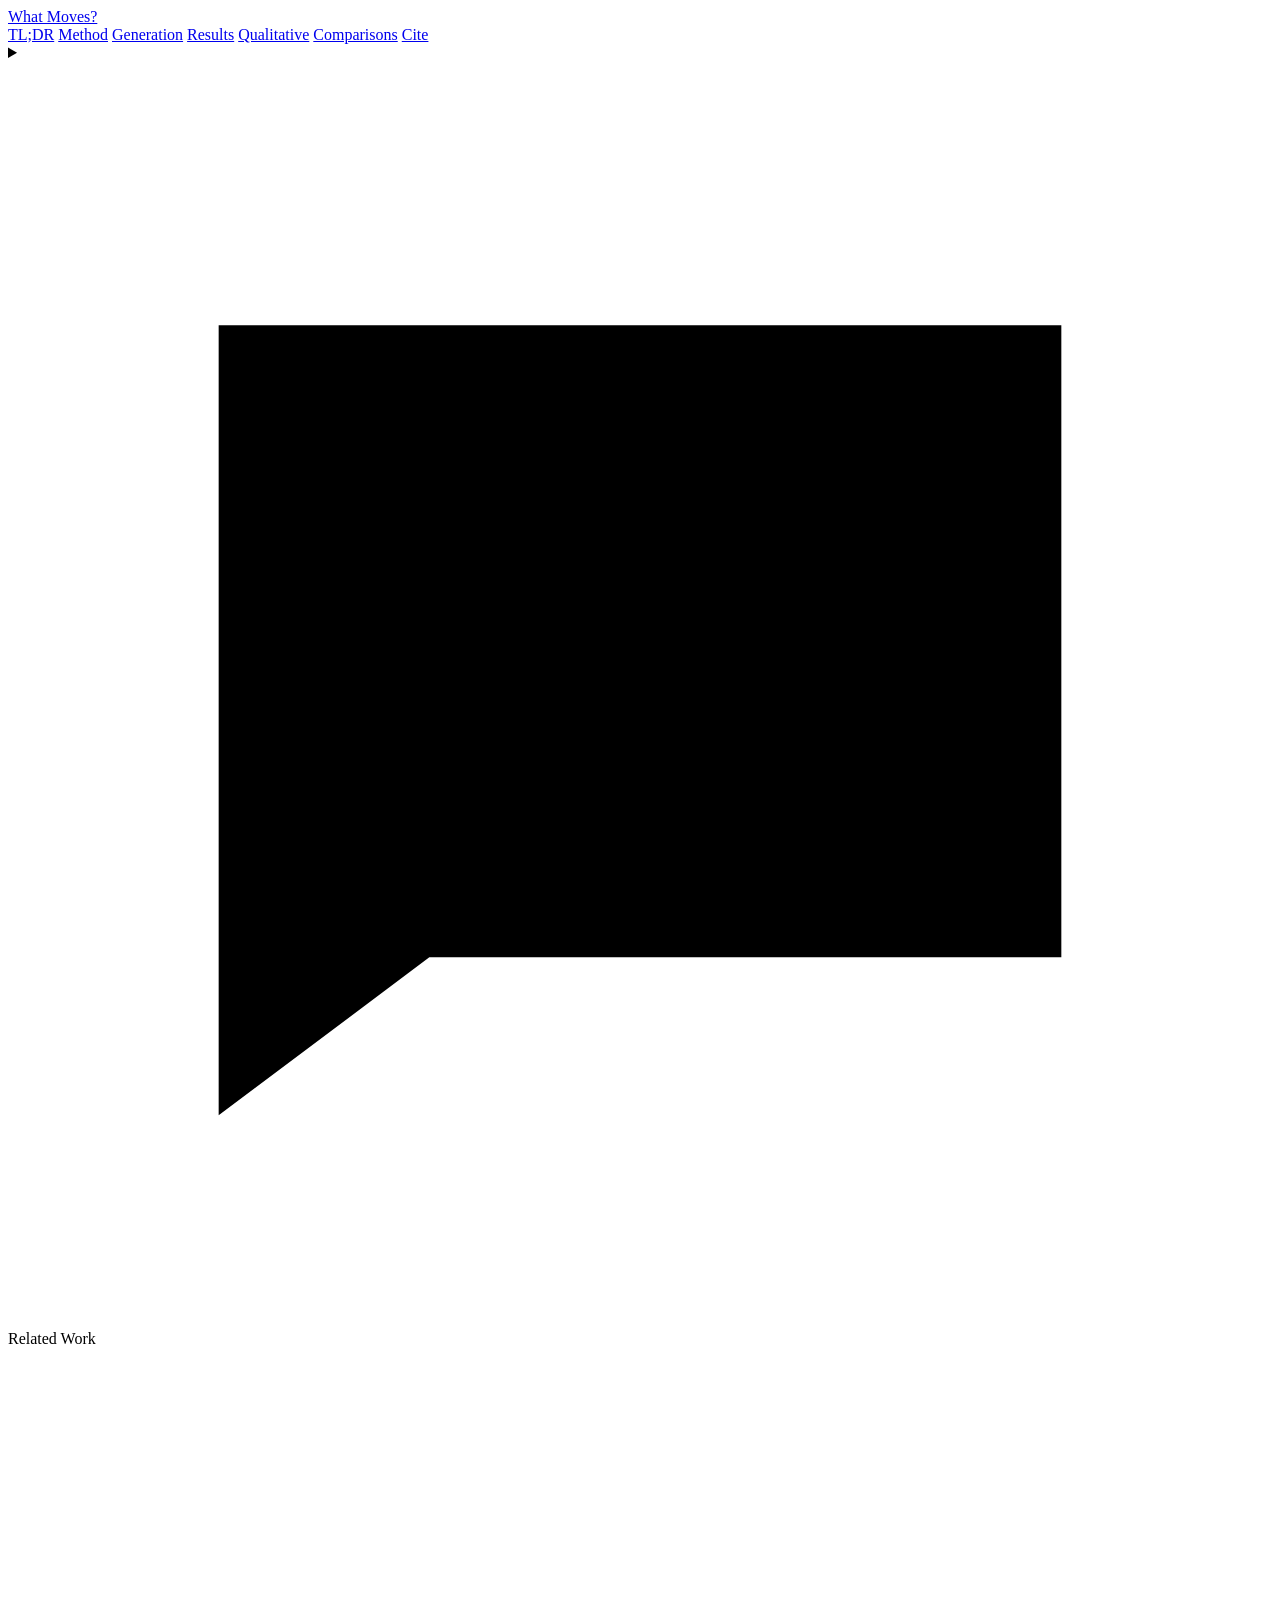
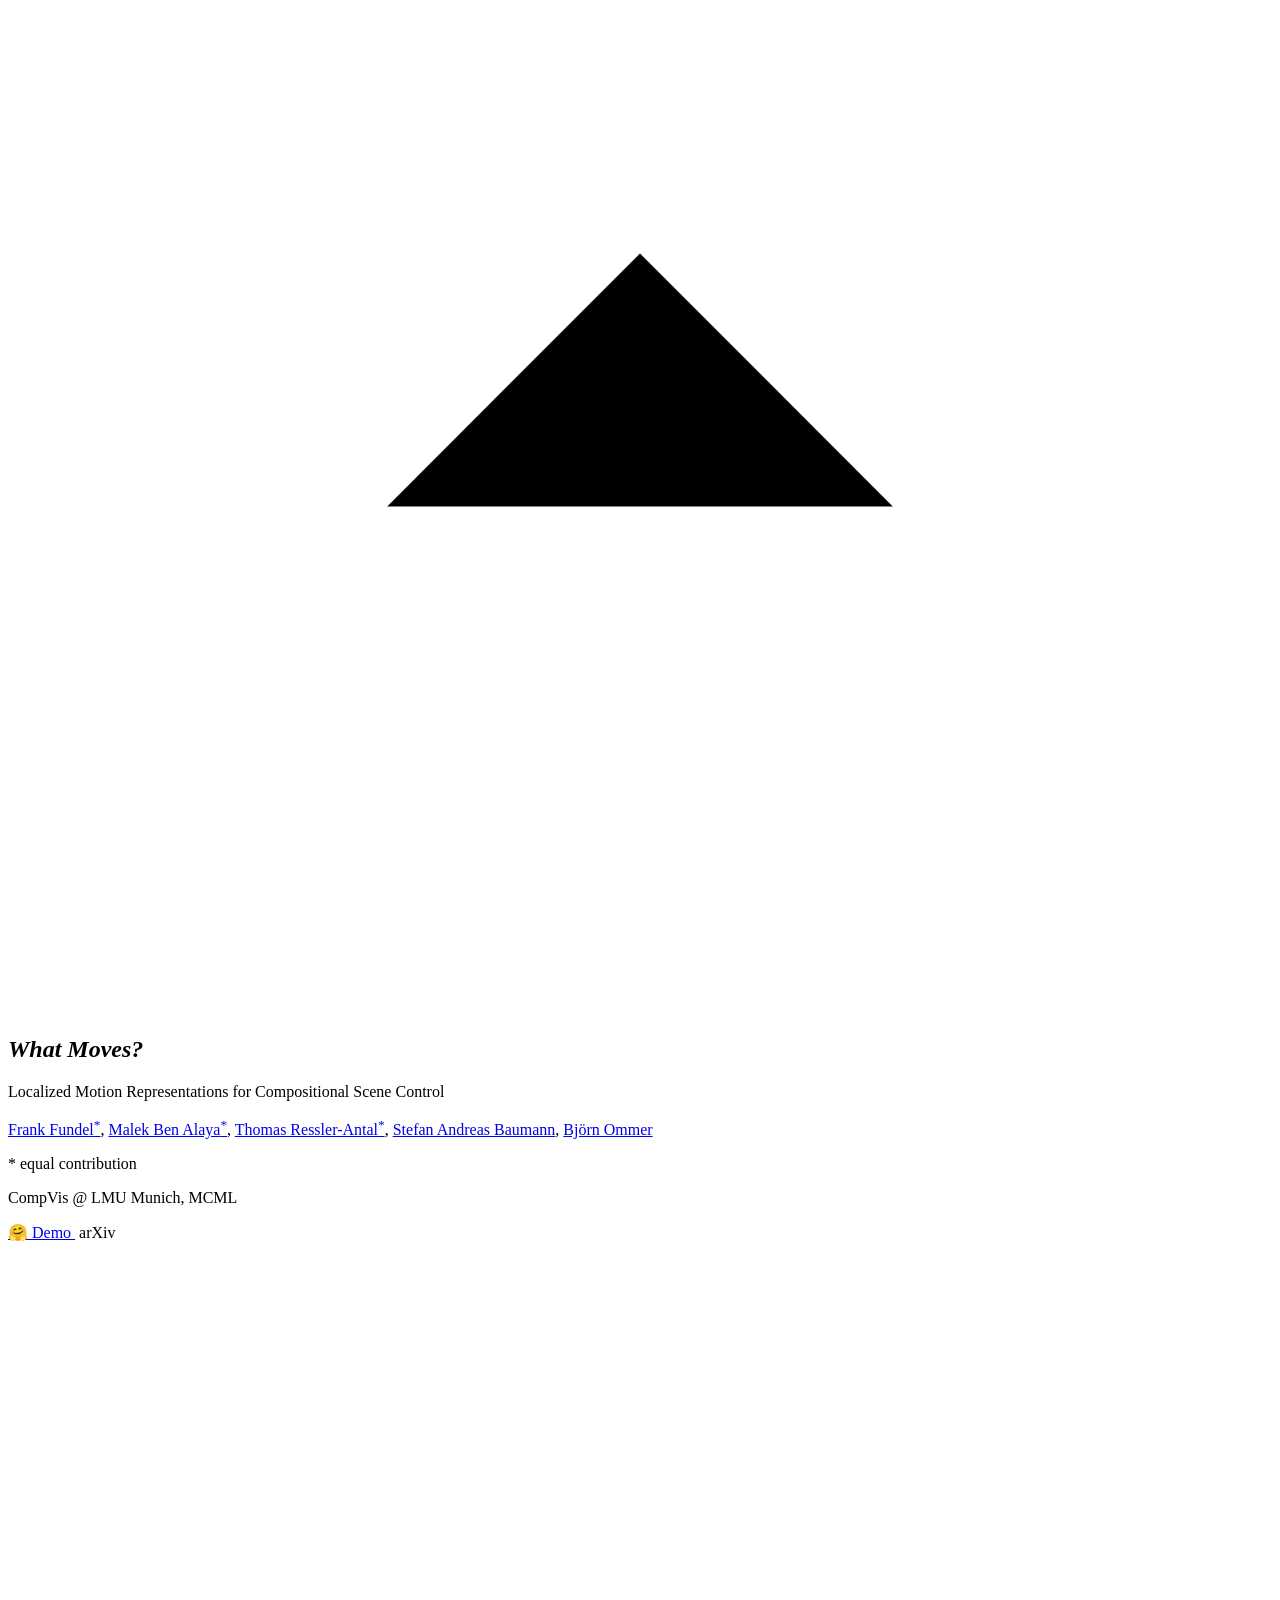
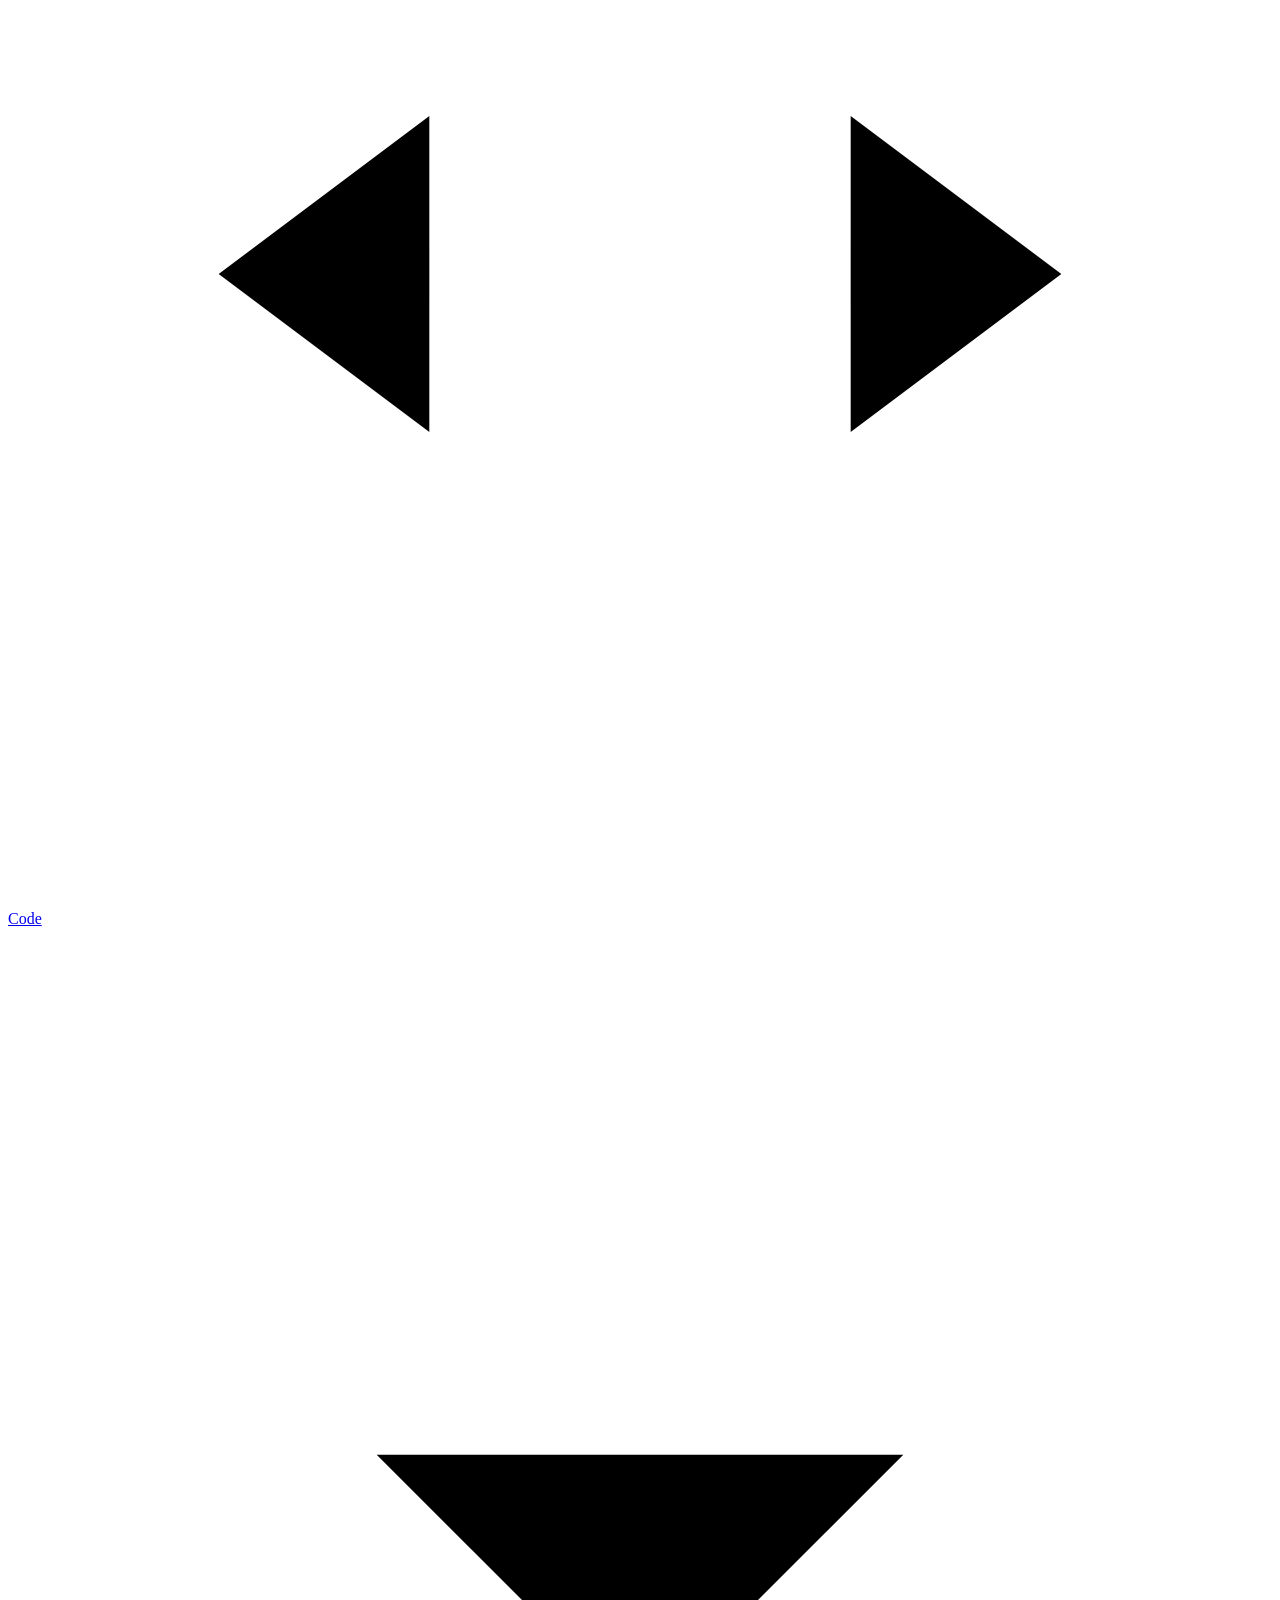
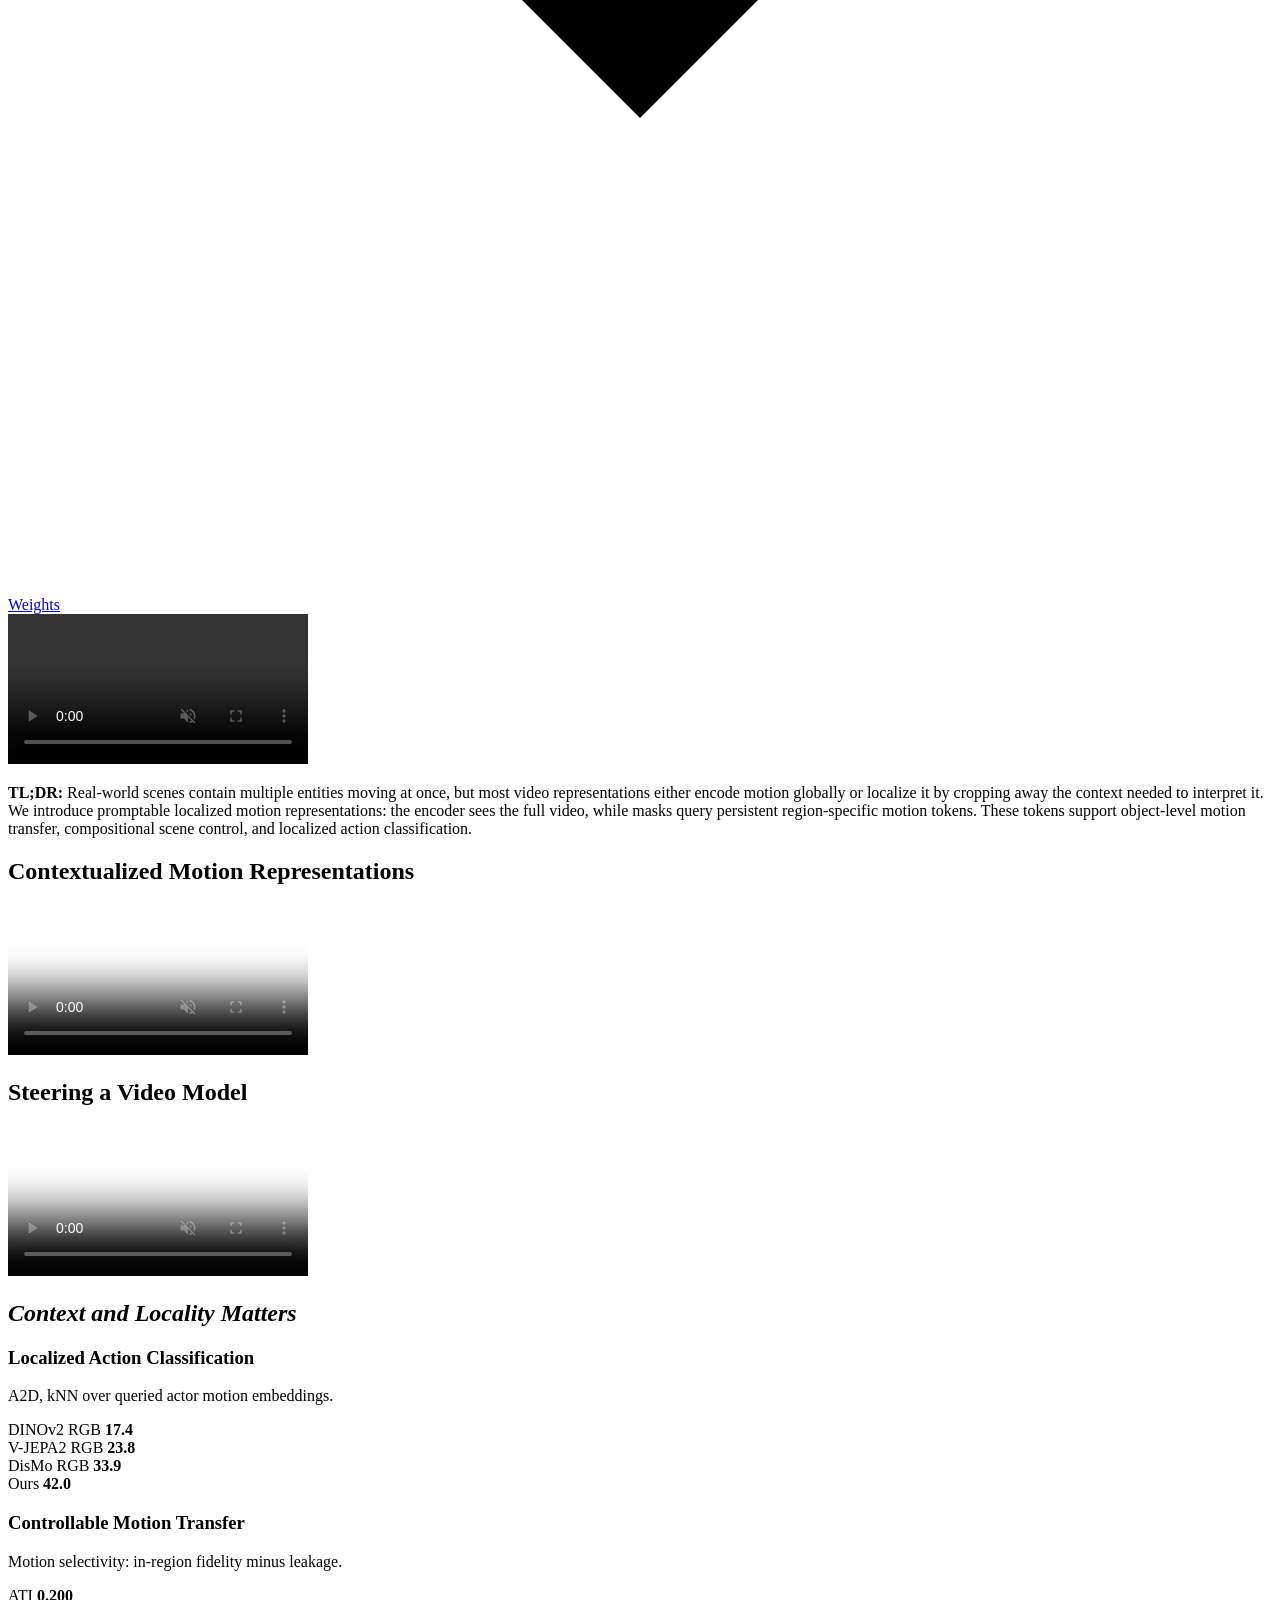
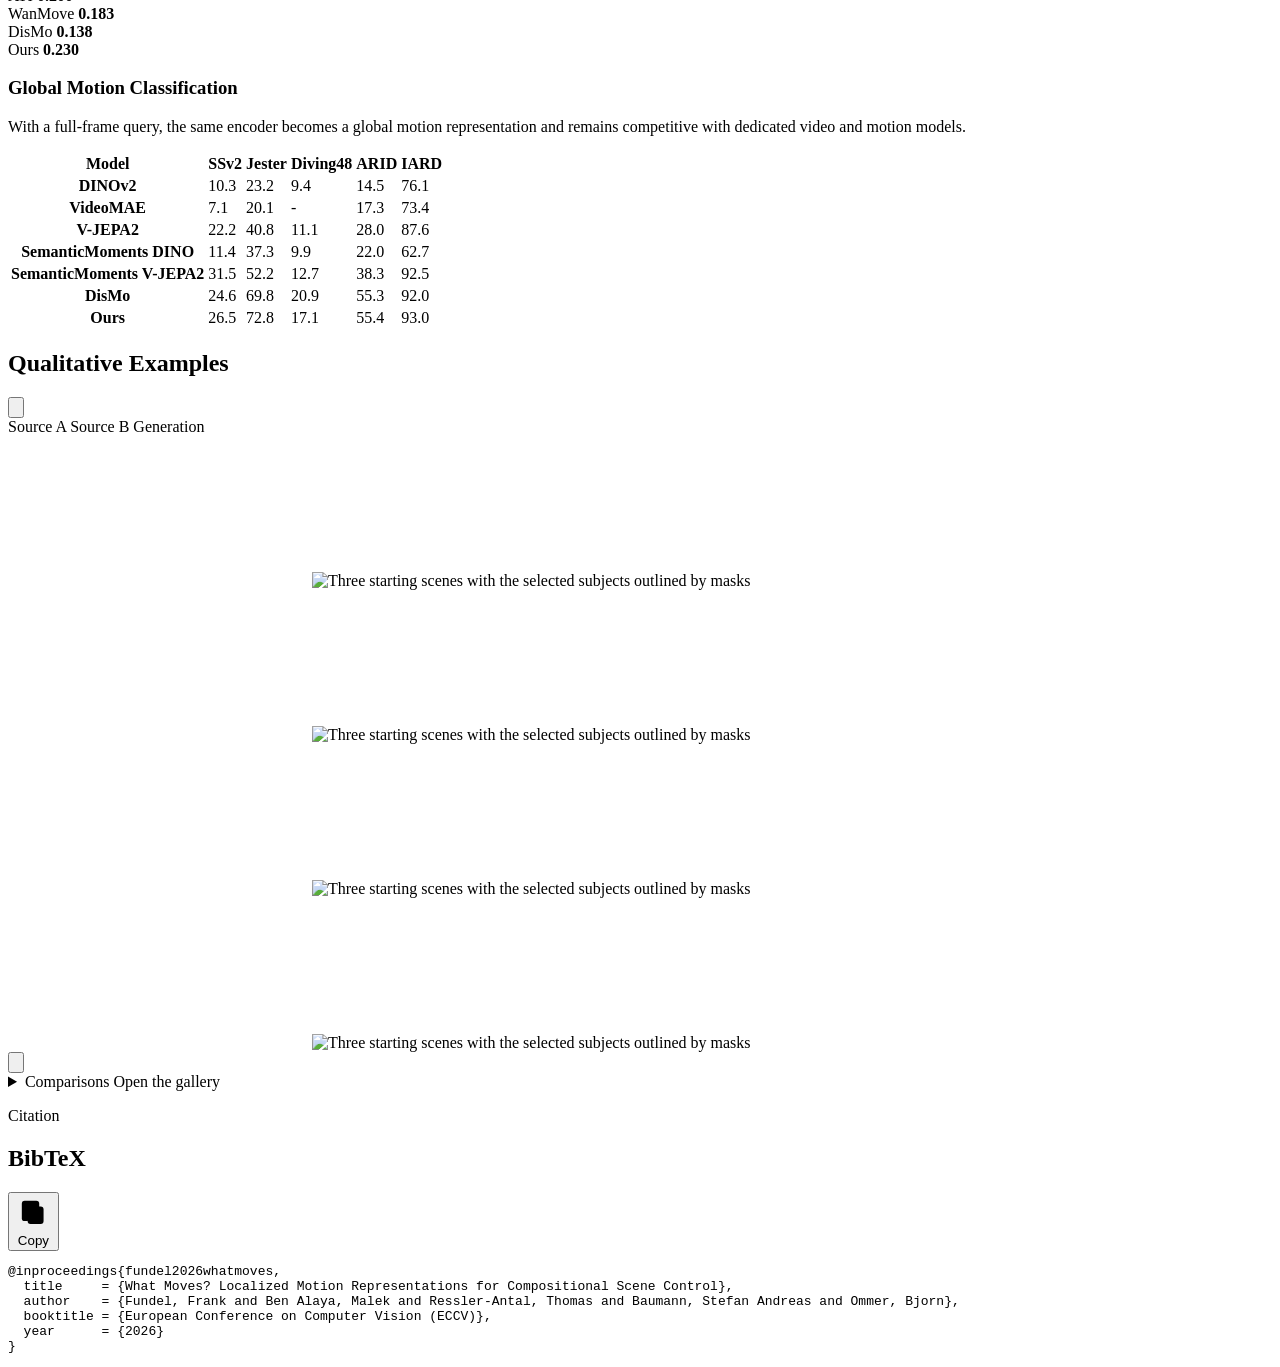
==== docs/index.html @ 2eaf21fb "Add Gradio-backed interactive app" ====
<!doctype html>
<html lang="en">
  <head>
    <meta charset="utf-8" />
    <meta name="viewport" content="width=device-width, initial-scale=1" />
    <meta
      name="description"
      content="Project page for What Moves? Localized Motion Representations for Compositional Scene Control."
    />
    <title>What Moves?</title>
    <link rel="icon" href="favicon.svg" type="image/svg+xml" />
    <link rel="stylesheet" href="styles.css" />
  </head>
  <body>
    <header class="site-header">
      <div class="header-inner">
        <a class="brand" href="#top" aria-label="What Moves home">
          <span>What Moves?</span>
        </a>
        <nav class="nav-links" aria-label="Section navigation">
          <a href="#tldr">TL;DR</a>
          <a href="#method">Method</a>
          <a href="#generation">Generation</a>
          <a href="#results">Results</a>
          <a href="#qualitative">Qualitative</a>
          <a href="#comparisons">Comparisons</a>
          <a href="#cite">Cite</a>
        </nav>
      </div>
    </header>

    <details class="related-work-flyout">
      <summary>
        <svg class="related-work-icon" viewBox="0 0 24 24" aria-hidden="true">
          <path d="M4 5h16v12H8l-4 3z" />
          <path d="M8 9h8M8 13h5" />
        </svg>
        <span>Related Work</span>
        <svg class="related-work-chevron" viewBox="0 0 20 20" aria-hidden="true">
          <path d="m6 12 4-4 4 4" />
        </svg>
      </summary>

      <div class="related-work-panel">
        <section>
          <p class="related-work-label">From the Authors</p>
          <a
            href="https://github.com/CompVis/DisMo/tree/main/dismo"
            target="_blank"
            rel="noopener noreferrer"
          >
            <span class="related-work-title-row">
              <span class="related-work-name">DisMo</span>
              <span class="related-work-venue">NeurIPS 2025</span>
            </span>
            <span class="related-work-summary">
              Semantic motion representations disentangled from static content
              for open-world motion transfer.
            </span>
          </a>
        </section>

        <section>
          <p class="related-work-label">Related Work</p>
          <a
            href="https://arxiv.org/abs/2602.02259"
            target="_blank"
            rel="noopener noreferrer"
          >
            <span class="related-work-title-row">
              <span class="related-work-name">Segment to Focus</span>
              <span class="related-work-venue">arXiv 2026</span>
            </span>
            <span class="related-work-summary">
              Mask-guided latent action learning focuses reconstruction on
              agent motion instead of visual distractors.
            </span>
          </a>
          <a
            href="https://lhchen.top/Motion4Motion/"
            target="_blank"
            rel="noopener noreferrer"
          >
            <span class="related-work-title-row">
              <span class="related-work-name">Motion4Motion</span>
              <span class="related-work-venue">SIGGRAPH 2026</span>
            </span>
            <span class="related-work-summary">
              Training-free, skeleton-free motion transfer across subjects
              using dense motion flow.
            </span>
          </a>
        </section>
      </div>
    </details>

    <main id="top" class="fresh-page">
      <section class="hero band split-hero">
        <div class="hero-layout">
          <div class="hero-copy">
            <h1><em>What Moves?</em></h1>
            <p class="subtitle">
              Localized Motion Representations for Compositional Scene Control
            </p>
            <p class="authors">
              <a
                href="https://ffundel.de/"
                target="_blank"
                rel="noopener noreferrer"
                >Frank Fundel<sup>*</sup></a
              ><span class="author-punctuation">,</span>
              <a
                href="https://www.linkedin.com/in/malek-ben-alaya/"
                target="_blank"
                rel="noopener noreferrer"
                >Malek Ben Alaya<sup>*</sup></a
              ><span class="author-punctuation">,</span>
              <a
                href="https://www.linkedin.com/in/thomas-ressler-494758133/"
                target="_blank"
                rel="noopener noreferrer"
                >Thomas Ressler-Antal<sup>*</sup></a
              ><span class="author-punctuation">,</span>
              <a
                href="https://stefan-baumann.eu/"
                target="_blank"
                rel="noopener noreferrer"
                >Stefan Andreas Baumann</a
              ><span class="author-punctuation">,</span>
              <a
                href="https://ommer-lab.com/ommer/"
                target="_blank"
                rel="noopener noreferrer"
                >Björn Ommer</a
              >
            </p>
            <p class="venue"><span>* equal contribution</span></p>
            <p class="affiliation">CompVis @ LMU Munich, MCML</p>
            <div class="actions" aria-label="Project links">
              <a
                class="demo-action"
                href="https://huggingface.co/spaces/FrankFundel/WhatMoves"
                target="_blank"
                rel="noopener noreferrer"
                aria-label="Try the WhatMoves demo on Hugging Face"
              >
                <span class="huggingface-icon" aria-hidden="true">🤗</span>
                Demo
              </a>
              <span class="project-action" title="Public arXiv link coming soon">
                <img
                  class="arxiv-icon"
                  src="arxiv.webp"
                  alt=""
                  aria-hidden="true"
                />
                arXiv
              </span>
              <a
                href="https://github.com/CompVis/WhatMoves"
                target="_blank"
                rel="noopener noreferrer"
                aria-label="Project code"
              >
                <svg class="icon" viewBox="0 0 24 24" aria-hidden="true">
                  <path d="m8 9-4 3 4 3" />
                  <path d="m16 9 4 3-4 3" />
                  <path d="m14 5-4 14" />
                </svg>
                Code
              </a>
              <a
                href="https://huggingface.co/CompVis/WhatMoves"
                target="_blank"
                rel="noopener noreferrer"
                aria-label="WhatMoves model weights on Hugging Face"
              >
                <svg class="icon" viewBox="0 0 24 24" aria-hidden="true">
                  <path d="M12 3v12" />
                  <path d="m7 10 5 5 5-5" />
                  <path d="M5 21h14" />
                </svg>
                Weights
              </a>
            </div>
          </div>

          <div class="hero-media">
            <div class="explainer-video teaser-video">
              <video
                src="videos/intro.mp4"
                controls
                autoplay
                loop
                muted
                playsinline
                preload="auto"
              ></video>
            </div>
          </div>
        </div>
      </section>

      <section id="tldr" class="band abstract-band">
        <p class="tldr">
          <strong>TL;DR:</strong> Real-world scenes contain multiple entities
          moving at once, but most video representations either encode motion
          globally or localize it by cropping away the context needed to
          interpret it. We introduce promptable localized motion
          representations: the encoder sees the full video, while masks query
          persistent region-specific motion tokens. These tokens support
          object-level motion transfer, compositional scene control, and
          localized action classification.
        </p>
      </section>

      <section id="method" class="band explainer-band">
        <div class="section-heading">
          <h2>Contextualized Motion Representations</h2>
        </div>
        <div class="explainer-video method-video">
          <video
            src="videos/method.mp4"
            poster="posters/method.jpg"
            controls
            autoplay
            loop
            muted
            playsinline
            preload="metadata"
          ></video>
        </div>
      </section>

      <section id="generation" class="band explainer-band">
        <div class="section-heading">
          <h2>Steering a Video Model</h2>
        </div>
        <div class="explainer-video conditioning-video">
          <video
            src="videos/video_cond.mp4"
            poster="posters/video_cond.jpg"
            controls
            autoplay
            loop
            muted
            playsinline
            preload="metadata"
          ></video>
        </div>
      </section>

      <section id="results" class="band results-band fresh-results">
        <div class="section-heading">
          <h2><em>Context and Locality Matters</em></h2>
        </div>

        <div class="result-grid">
          <article class="result-card">
            <h3>Localized Action Classification</h3>
            <p>A2D, kNN over queried actor motion embeddings.</p>
            <div class="bar-chart">
              <div class="bar-row">
                <span>DINOv2 RGB</span>
                <i style="--pct: 41.4%"></i>
                <b>17.4</b>
              </div>
              <div class="bar-row">
                <span>V-JEPA2 RGB</span>
                <i style="--pct: 56.7%"></i>
                <b>23.8</b>
              </div>
              <div class="bar-row">
                <span>DisMo RGB</span>
                <i style="--pct: 80.7%"></i>
                <b>33.9</b>
              </div>
              <div class="bar-row highlight">
                <span>Ours</span>
                <i style="--pct: 100%"></i>
                <b>42.0</b>
              </div>
            </div>
          </article>

          <article class="result-card">
            <h3>Controllable Motion Transfer</h3>
            <p>Motion selectivity: in-region fidelity minus leakage.</p>
            <div class="bar-chart">
              <div class="bar-row">
                <span>ATI</span>
                <i style="--pct: 86.9%"></i>
                <b>0.200</b>
              </div>
              <div class="bar-row">
                <span>WanMove</span>
                <i style="--pct: 79.4%"></i>
                <b>0.183</b>
              </div>
              <div class="bar-row">
                <span>DisMo</span>
                <i style="--pct: 59.8%"></i>
                <b>0.138</b>
              </div>
              <div class="bar-row highlight">
                <span>Ours</span>
                <i style="--pct: 100%"></i>
                <b>0.230</b>
              </div>
            </div>
          </article>
        </div>

        <article class="result-card global-card">
          <h3>Global Motion Classification</h3>
          <p>
            With a full-frame query, the same encoder becomes a global motion
            representation and remains competitive with dedicated video and
            motion models.
          </p>
          <div class="table-wrap">
            <table class="global-table">
              <thead>
                <tr>
                  <th>Model</th>
                  <th>SSv2</th>
                  <th>Jester</th>
                  <th>Diving48</th>
                  <th>ARID</th>
                  <th>IARD</th>
                </tr>
              </thead>
              <tbody>
                <tr>
                  <th>DINOv2</th>
                  <td>10.3</td>
                  <td>23.2</td>
                  <td>9.4</td>
                  <td>14.5</td>
                  <td>76.1</td>
                </tr>
                <tr>
                  <th>VideoMAE</th>
                  <td>7.1</td>
                  <td>20.1</td>
                  <td>-</td>
                  <td>17.3</td>
                  <td>73.4</td>
                </tr>
                <tr>
                  <th>V-JEPA2</th>
                  <td>22.2</td>
                  <td>40.8</td>
                  <td>11.1</td>
                  <td>28.0</td>
                  <td>87.6</td>
                </tr>
                <tr>
                  <th>SemanticMoments DINO</th>
                  <td>11.4</td>
                  <td>37.3</td>
                  <td>9.9</td>
                  <td>22.0</td>
                  <td>62.7</td>
                </tr>
                <tr>
                  <th>SemanticMoments V-JEPA2</th>
                  <td class="best">31.5</td>
                  <td>52.2</td>
                  <td>12.7</td>
                  <td>38.3</td>
                  <td class="second">92.5</td>
                </tr>
                <tr>
                  <th>DisMo</th>
                  <td>24.6</td>
                  <td class="second">69.8</td>
                  <td class="best">20.9</td>
                  <td class="second">55.3</td>
                  <td>92.0</td>
                </tr>
                <tr class="ours-row">
                  <th>Ours</th>
                  <td class="second">26.5</td>
                  <td class="best">72.8</td>
                  <td class="second">17.1</td>
                  <td class="best">55.4</td>
                  <td class="best">93.0</td>
                </tr>
              </tbody>
            </table>
          </div>
        </article>
      </section>

      <section id="qualitative" class="band qualitative-band">
        <div class="section-heading">
          <h2>Qualitative Examples</h2>
        </div>

        <div class="qualitative-carousel" aria-live="polite">
          <button
            class="carousel-button qualitative-button prev"
            type="button"
            data-qualitative-action="prev"
            aria-label="Previous qualitative example"
          >
            <svg class="icon" viewBox="0 0 24 24" aria-hidden="true">
              <path d="m15 18-6-6 6-6" />
            </svg>
          </button>

          <div class="qualitative-track">
            <div class="qualitative-column-labels">
              <span>Source A</span>
              <span>Source B</span>
              <span>Generation</span>
            </div>
            <article class="qualitative-card is-active" tabindex="0">
            <div class="qualitative-media">
              <video
                src="assets/qualitative/01-wan-motion-transfer.mp4"
                loop
                muted
                playsinline
                preload="auto"
                aria-label="Qualitative motion transfer example one"
              ></video>
              <img
                class="qualitative-poster"
                src="assets/qualitative/01-masks.png"
                alt="Three starting scenes with the selected subjects outlined by masks"
              />
            </div>
          </article>

          <article class="qualitative-card" tabindex="0">
            <div class="qualitative-media">
              <video
                src="assets/qualitative/02-wan-motion-transfer.mp4"
                loop
                muted
                playsinline
                preload="auto"
                aria-label="Qualitative motion transfer example two"
              ></video>
              <img
                class="qualitative-poster"
                src="assets/qualitative/02-masks.png"
                alt="Three starting scenes with the selected subjects outlined by masks"
              />
            </div>
          </article>

          <article class="qualitative-card" tabindex="0">
            <div class="qualitative-media">
              <video
                src="assets/qualitative/03-wan-motion-transfer.mp4"
                loop
                muted
                playsinline
                preload="auto"
                aria-label="Qualitative motion transfer example three"
              ></video>
              <img
                class="qualitative-poster"
                src="assets/qualitative/03-masks.png"
                alt="Three starting scenes with the selected subjects outlined by masks"
              />
            </div>
          </article>

          <article class="qualitative-card" tabindex="0">
            <div class="qualitative-media">
              <video
                src="assets/qualitative/04-wan-motion-transfer.mp4"
                loop
                muted
                playsinline
                preload="auto"
                aria-label="Qualitative motion transfer example four"
              ></video>
              <img
                class="qualitative-poster"
                src="assets/qualitative/04-masks.png"
                alt="Three starting scenes with the selected subjects outlined by masks"
              />
            </div>
          </article>
          </div>

          <button
            class="carousel-button qualitative-button next"
            type="button"
            data-qualitative-action="next"
            aria-label="Next qualitative example"
          >
            <svg class="icon" viewBox="0 0 24 24" aria-hidden="true">
              <path d="m9 18 6-6-6-6" />
            </svg>
          </button>
        </div>
        <div
          class="carousel-dots qualitative-dots"
          aria-label="Qualitative example selector"
        ></div>
      </section>

      <details id="comparisons" class="band videos-band comparisons-band">
        <summary class="comparisons-summary">
          <span class="summary-title">Comparisons</span>
          <span class="summary-hint">Open the gallery</span>
        </summary>

        <div class="comparisons-content">
          <div class="video-controls" aria-label="Video gallery controls">
            <button
              class="gallery-tab is-active"
              type="button"
              data-gallery="transfer"
            >
              Transfer
            </button>
            <button class="gallery-tab" type="button" data-gallery="composite">
              Composite
            </button>
          </div>

          <div class="carousel" aria-live="polite">
            <button
              class="carousel-button prev"
              type="button"
              data-action="prev"
              aria-label="Previous example"
            >
              <svg class="icon" viewBox="0 0 24 24" aria-hidden="true">
                <path d="m15 18-6-6 6-6" />
              </svg>
            </button>
            <div class="carousel-display">
              <aside
                class="model-labels"
                id="model-labels"
                aria-label="Compared models"
              ></aside>
              <article
                class="video-card carousel-card"
                id="carousel-card"
              ></article>
            </div>
            <button
              class="carousel-button next"
              type="button"
              data-action="next"
              aria-label="Next example"
            >
              <svg class="icon" viewBox="0 0 24 24" aria-hidden="true">
                <path d="m9 18 6-6-6-6" />
              </svg>
            </button>
          </div>
          <div
            class="carousel-dots"
            id="carousel-dots"
            aria-label="Example selector"
          ></div>
        </div>
      </details>

      <section id="cite" class="band cite-band">
        <div class="citation-heading">
          <div class="section-heading">
            <p class="eyebrow">Citation</p>
            <h2>BibTeX</h2>
          </div>
          <button class="copy-bibtex" type="button" aria-label="Copy BibTeX">
            <svg class="icon" viewBox="0 0 24 24" aria-hidden="true">
              <rect x="8" y="8" width="11" height="12" rx="2" />
              <path d="M16 8V6a2 2 0 0 0-2-2H6a2 2 0 0 0-2 2v10a2 2 0 0 0 2 2h2" />
            </svg>
            <span>Copy</span>
          </button>
        </div>
        <div class="citation-block">
          <pre><code>@inproceedings{fundel2026whatmoves,
  title     = {What Moves? Localized Motion Representations for Compositional Scene Control},
  author    = {Fundel, Frank and Ben Alaya, Malek and Ressler-Antal, Thomas and Baumann, Stefan Andreas and Ommer, Bjorn},
  booktitle = {European Conference on Computer Vision (ECCV)},
  year      = {2026}
}</code></pre>
        </div>
      </section>
    </main>

    <script src="script.js"></script>
  </body>
</html>
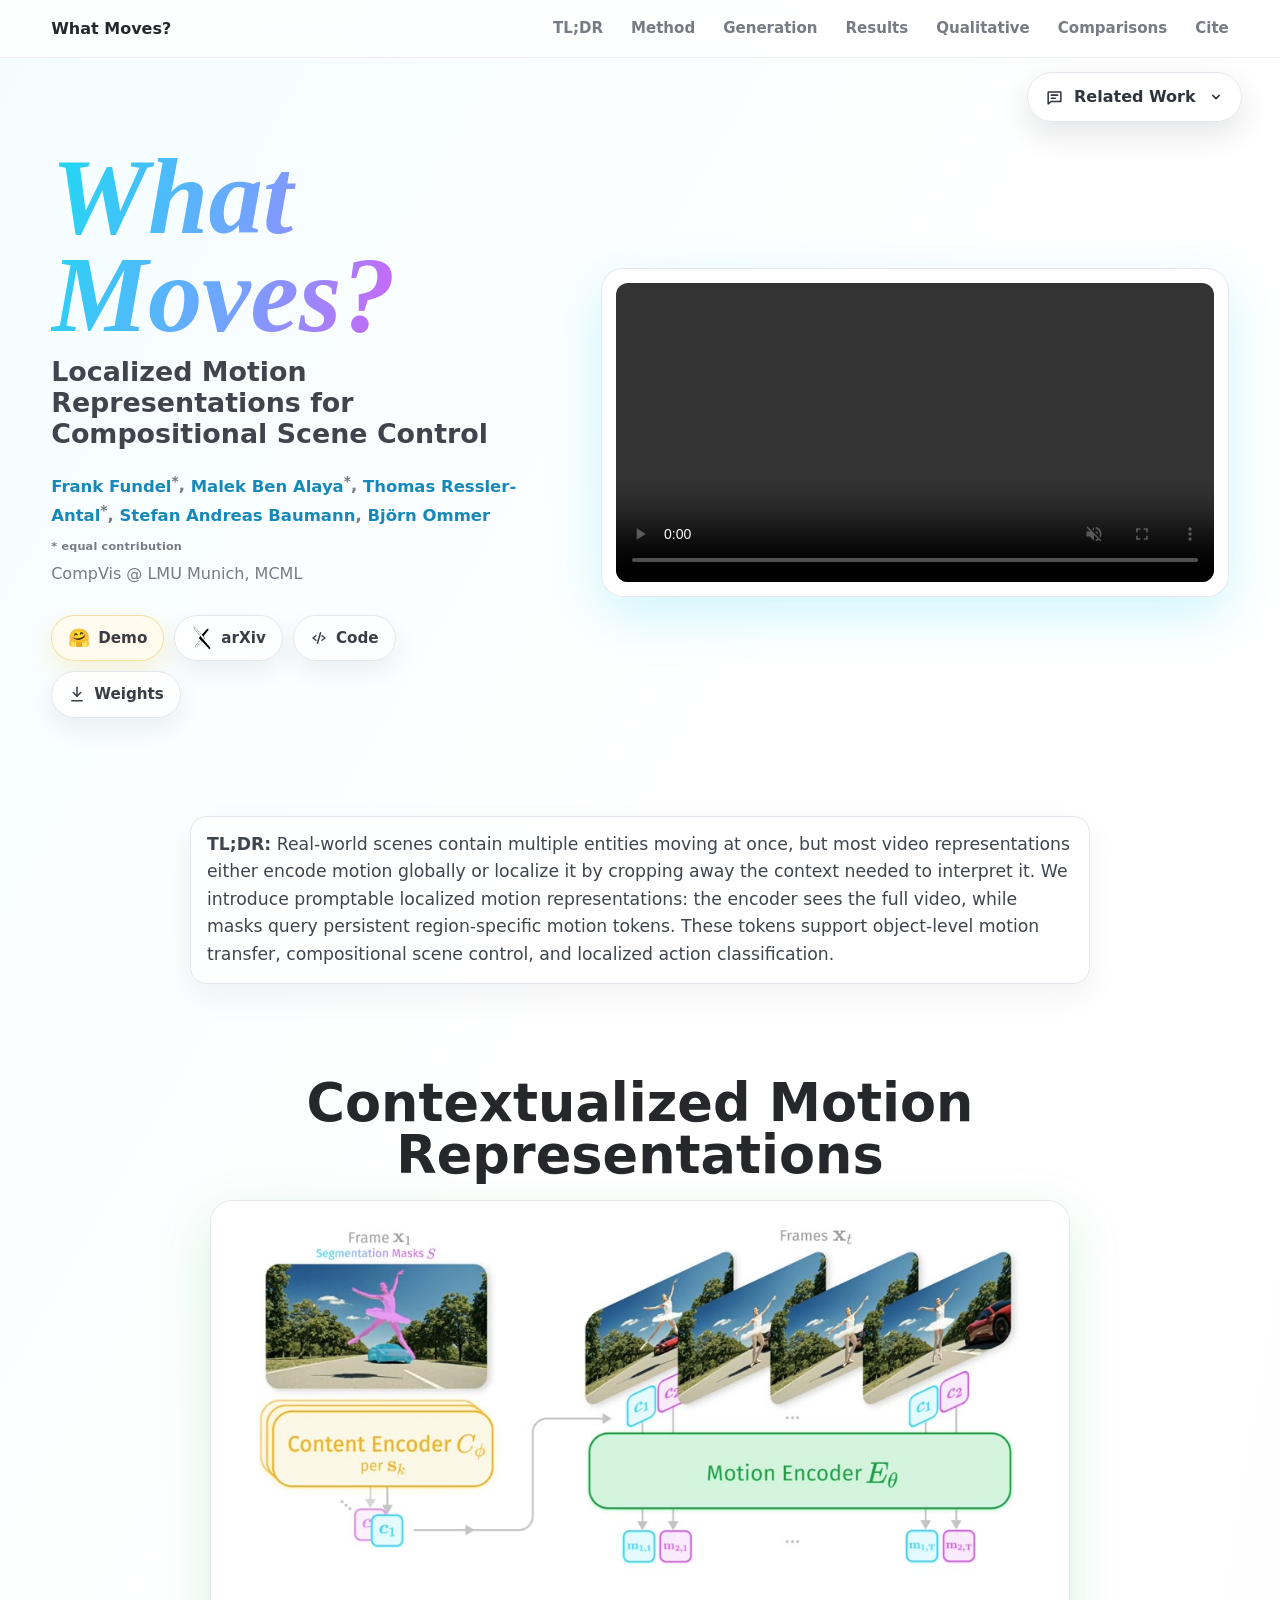
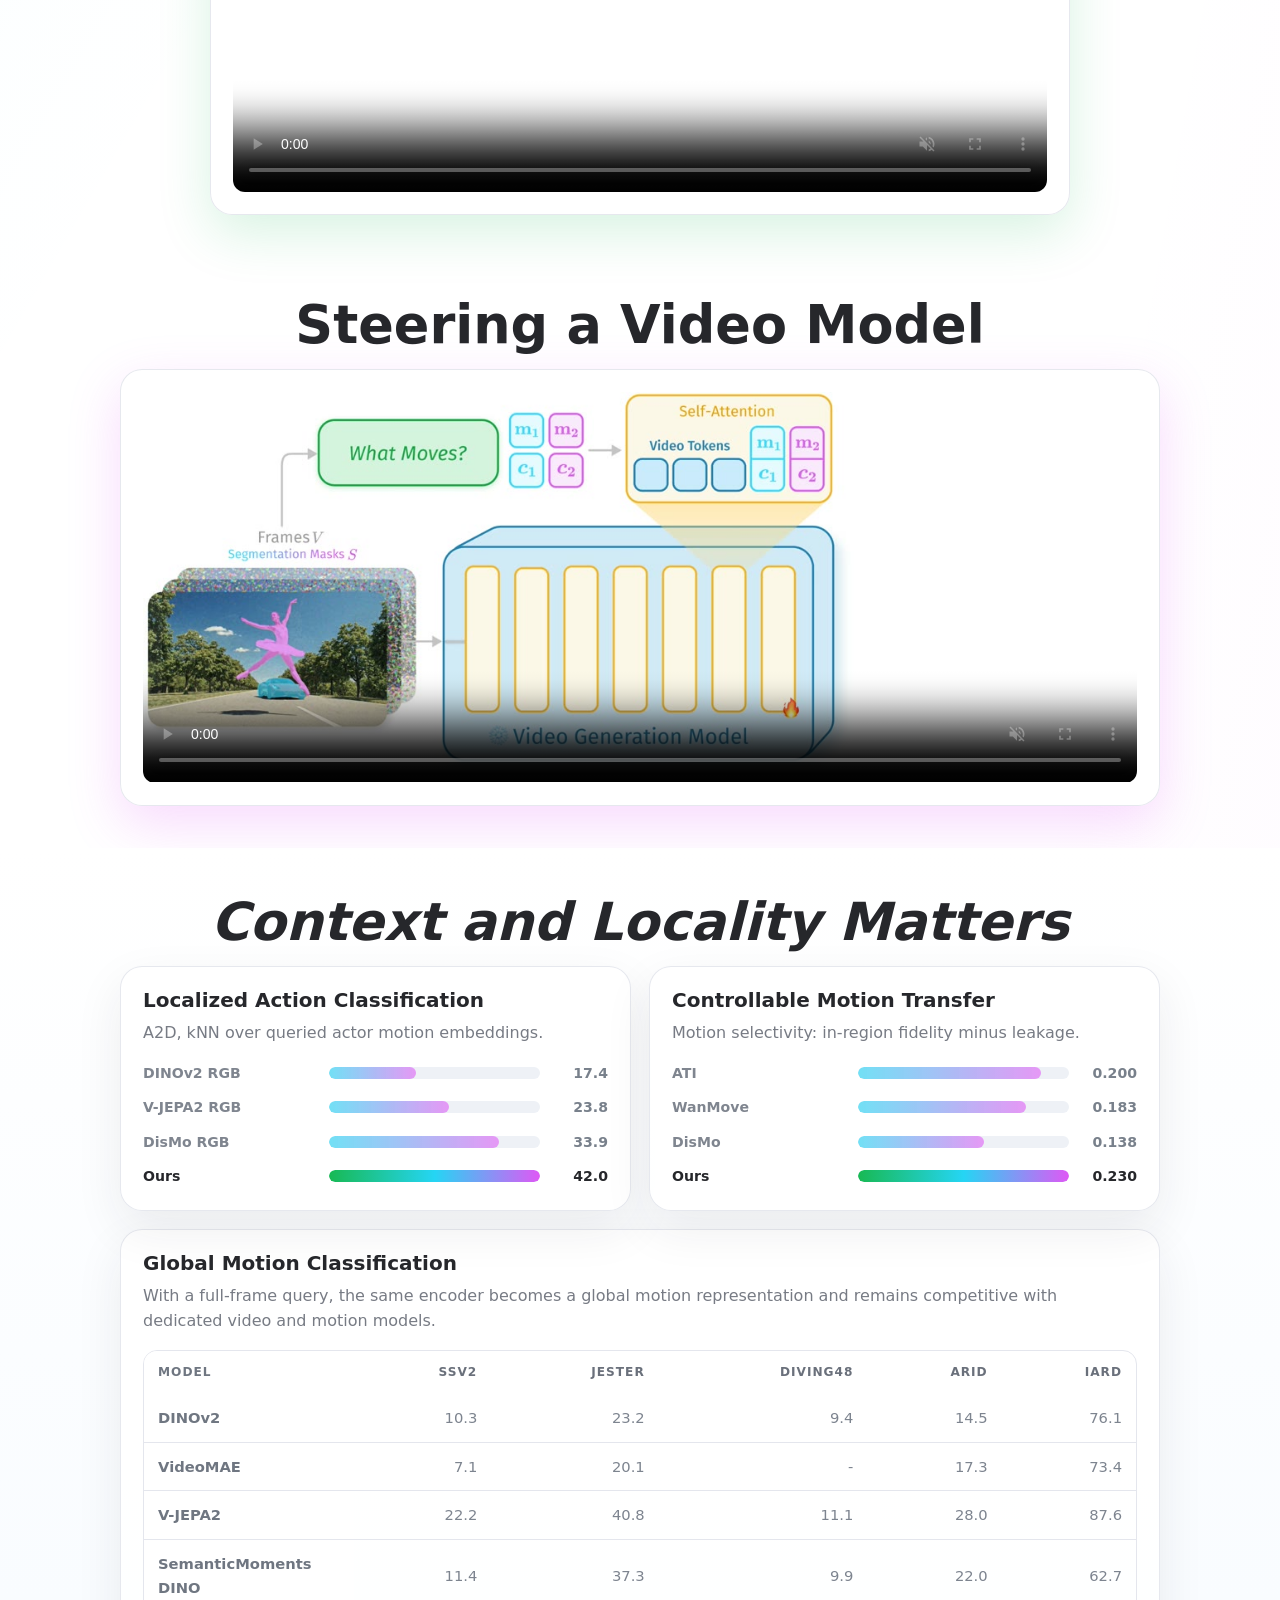
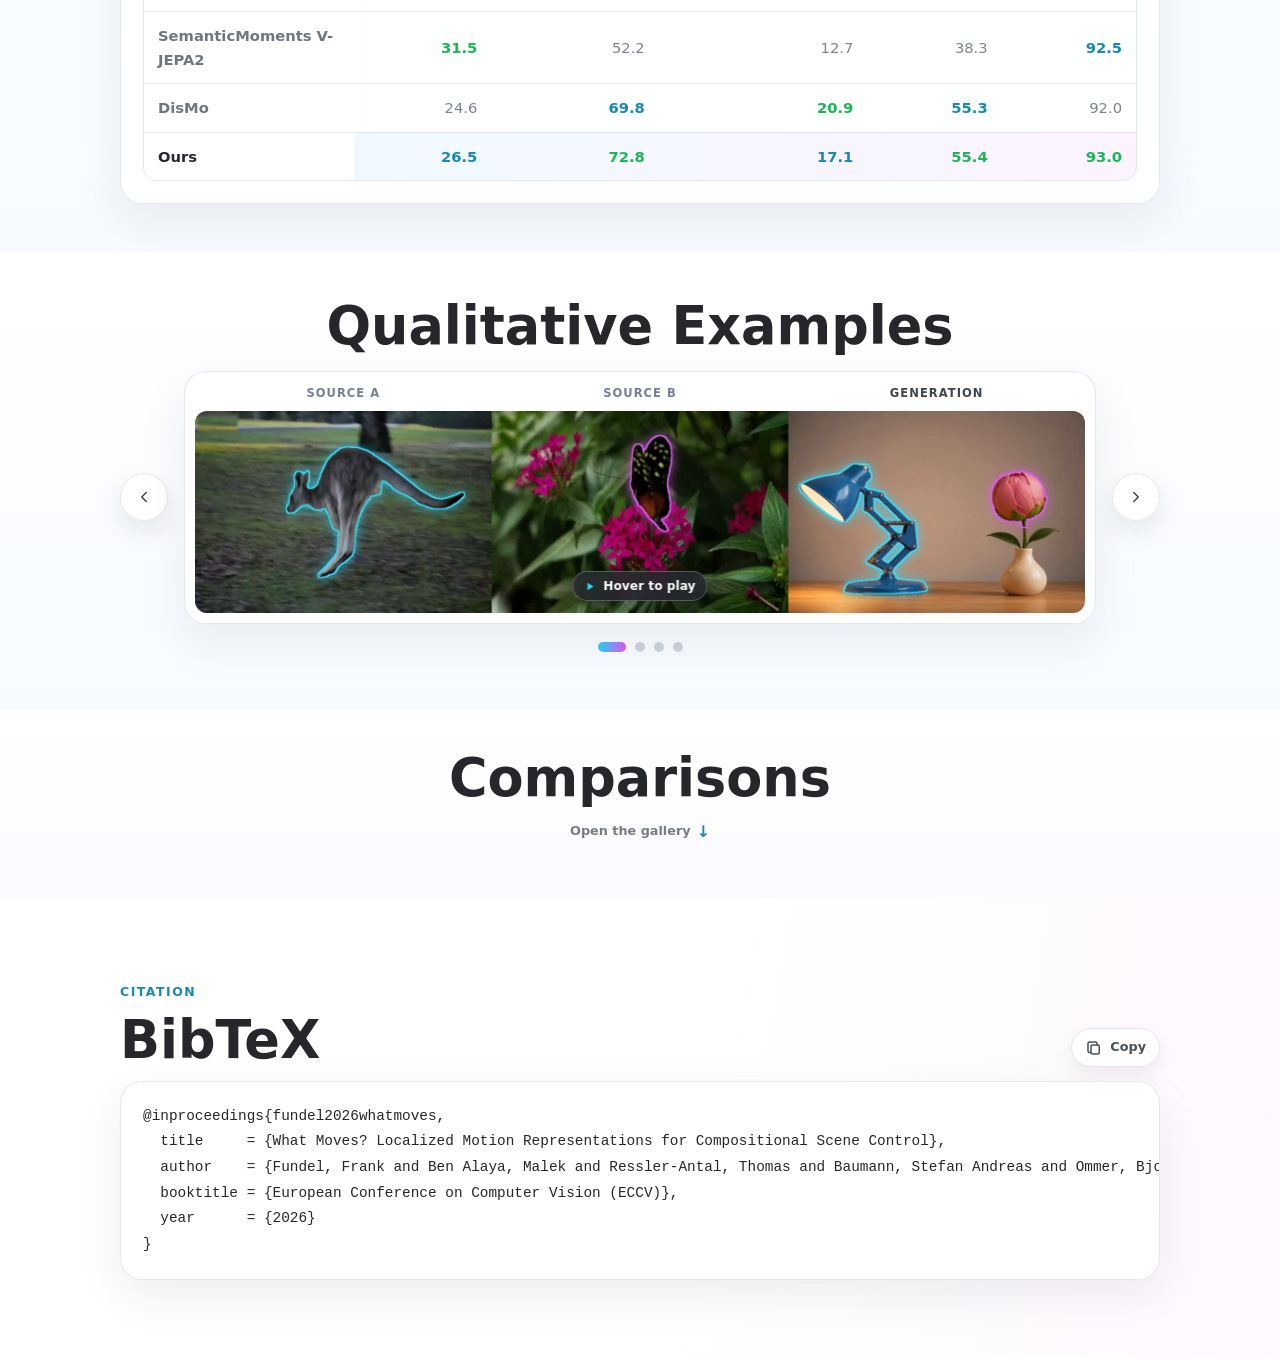
==== commit 1015b2d0: "Publish project page from docs" ====
--- a/docs/index.html
+++ b/docs/index.html
@@ -419,18 +419,48 @@
             <article class="qualitative-card is-active" tabindex="0">
             <div class="qualitative-media">
               <video
-                src="assets/qualitative/01-wan-motion-transfer.mp4"
+                src="assets/qualitative/04-wan-motion-transfer.mp4"
                 loop
                 muted
                 playsinline
                 preload="auto"
-                aria-label="Qualitative motion transfer example one"
+                aria-label="Lamp and kangaroo qualitative motion transfer example"
               ></video>
               <img
                 class="qualitative-poster"
-                src="assets/qualitative/01-masks.png"
+                src="assets/qualitative/04-masks.png"
                 alt="Three starting scenes with the selected subjects outlined by masks"
               />
+              <span class="hover-play-hint" aria-hidden="true">
+                <svg viewBox="0 0 20 20">
+                  <path d="m7.25 5.5 7 4.5-7 4.5z" />
+                </svg>
+                Hover to play
+              </span>
+            </div>
+          </article>
+
+          <article class="qualitative-card" tabindex="0">
+            <div class="qualitative-media">
+              <video
+                src="assets/qualitative/03-wan-motion-transfer.mp4"
+                loop
+                muted
+                playsinline
+                preload="auto"
+                aria-label="Shark and clam qualitative motion transfer example"
+              ></video>
+              <img
+                class="qualitative-poster"
+                src="assets/qualitative/03-masks.png"
+                alt="Three starting scenes with the selected subjects outlined by masks"
+              />
+              <span class="hover-play-hint" aria-hidden="true">
+                <svg viewBox="0 0 20 20">
+                  <path d="m7.25 5.5 7 4.5-7 4.5z" />
+                </svg>
+                Hover to play
+              </span>
             </div>
           </article>
 
@@ -442,49 +472,43 @@
                 muted
                 playsinline
                 preload="auto"
-                aria-label="Qualitative motion transfer example two"
+                aria-label="Bear and dog qualitative motion transfer example"
               ></video>
               <img
                 class="qualitative-poster"
                 src="assets/qualitative/02-masks.png"
                 alt="Three starting scenes with the selected subjects outlined by masks"
               />
+              <span class="hover-play-hint" aria-hidden="true">
+                <svg viewBox="0 0 20 20">
+                  <path d="m7.25 5.5 7 4.5-7 4.5z" />
+                </svg>
+                Hover to play
+              </span>
             </div>
           </article>
 
           <article class="qualitative-card" tabindex="0">
             <div class="qualitative-media">
               <video
-                src="assets/qualitative/03-wan-motion-transfer.mp4"
+                src="assets/qualitative/01-wan-motion-transfer.mp4"
                 loop
                 muted
                 playsinline
                 preload="auto"
-                aria-label="Qualitative motion transfer example three"
+                aria-label="Robot and drone qualitative motion transfer example"
               ></video>
               <img
                 class="qualitative-poster"
-                src="assets/qualitative/03-masks.png"
+                src="assets/qualitative/01-masks.png"
                 alt="Three starting scenes with the selected subjects outlined by masks"
               />
-            </div>
-          </article>
-
-          <article class="qualitative-card" tabindex="0">
-            <div class="qualitative-media">
-              <video
-                src="assets/qualitative/04-wan-motion-transfer.mp4"
-                loop
-                muted
-                playsinline
-                preload="auto"
-                aria-label="Qualitative motion transfer example four"
-              ></video>
-              <img
-                class="qualitative-poster"
-                src="assets/qualitative/04-masks.png"
-                alt="Three starting scenes with the selected subjects outlined by masks"
-              />
+              <span class="hover-play-hint" aria-hidden="true">
+                <svg viewBox="0 0 20 20">
+                  <path d="m7.25 5.5 7 4.5-7 4.5z" />
+                </svg>
+                Hover to play
+              </span>
             </div>
           </article>
           </div>
--- a/docs/styles.css
+++ b/docs/styles.css
@@ -0,0 +1,1376 @@
+:root {
+  color-scheme: light;
+  --ink: #26272b;
+  --muted: #777b84;
+  --soft: #f7f8fb;
+  --panel: rgba(255, 255, 255, 0.86);
+  --line: #e4e6ed;
+  --cyan: #25d5f4;
+  --cyan-dark: #1688b9;
+  --magenta: #df58f5;
+  --magenta-dark: #9f46dc;
+  --green: #18b953;
+  --blue: #73a3ff;
+  --shadow-cyan: 0 18px 52px rgba(37, 213, 244, 0.22);
+  --shadow-magenta: 0 18px 52px rgba(223, 88, 245, 0.22);
+  --shadow-green: 0 18px 52px rgba(24, 185, 83, 0.17);
+  --radius: 22px;
+  --max-width: 1040px;
+  font-family:
+    Inter,
+    ui-sans-serif,
+    system-ui,
+    -apple-system,
+    BlinkMacSystemFont,
+    "Segoe UI",
+    sans-serif;
+}
+
+* {
+  box-sizing: border-box;
+}
+
+html {
+  scroll-behavior: smooth;
+}
+
+body {
+  margin: 0;
+  background:
+    linear-gradient(120deg, rgba(37, 213, 244, 0.05), transparent 30%),
+    linear-gradient(280deg, rgba(223, 88, 245, 0.045), transparent 30%),
+    #ffffff;
+  color: var(--ink);
+  font-size: 16px;
+  line-height: 1.6;
+}
+
+a {
+  color: inherit;
+}
+
+img,
+video {
+  max-width: 100%;
+}
+
+:focus-visible {
+  outline: 3px solid rgba(37, 213, 244, 0.62);
+  outline-offset: 3px;
+}
+
+.site-header {
+  position: sticky;
+  top: 0;
+  z-index: 20;
+  background: rgba(255, 255, 255, 0.78);
+  border-bottom: 1px solid rgba(228, 230, 237, 0.76);
+  backdrop-filter: blur(18px);
+}
+
+.header-inner {
+  min-height: 57px;
+  display: flex;
+  align-items: center;
+  justify-content: space-between;
+  gap: 24px;
+  padding: 0 clamp(18px, 4vw, 56px);
+}
+
+.brand,
+.nav-links {
+  display: flex;
+  align-items: center;
+}
+
+.brand {
+  gap: 10px;
+  font-weight: 700;
+  text-decoration: none;
+}
+
+.nav-links {
+  gap: clamp(10px, 2.8vw, 28px);
+  color: var(--muted);
+  font-size: 0.94rem;
+  font-weight: 550;
+}
+
+.nav-links a {
+  text-decoration: none;
+}
+
+.nav-links a:hover {
+  color: var(--ink);
+}
+
+.related-work-flyout {
+  position: fixed;
+  top: 72px;
+  right: clamp(14px, 3vw, 42px);
+  z-index: 30;
+  width: min(370px, calc(100vw - 28px));
+}
+
+.related-work-flyout summary {
+  width: fit-content;
+  min-height: 50px;
+  display: flex;
+  align-items: center;
+  gap: 10px;
+  margin-left: auto;
+  border: 1px solid var(--line);
+  border-radius: 999px;
+  padding: 11px 17px;
+  background: rgba(255, 255, 255, 0.94);
+  box-shadow: 0 12px 30px rgba(34, 38, 48, 0.12);
+  color: #30343d;
+  font-weight: 700;
+  list-style: none;
+  cursor: pointer;
+  backdrop-filter: blur(16px);
+}
+
+.related-work-flyout summary::-webkit-details-marker {
+  display: none;
+}
+
+.related-work-flyout summary:hover {
+  border-color: rgba(37, 213, 244, 0.48);
+  box-shadow: var(--shadow-cyan);
+}
+
+.related-work-icon {
+  width: 19px;
+  height: 19px;
+}
+
+.related-work-icon path,
+.related-work-chevron path {
+  fill: none;
+  stroke: currentColor;
+  stroke-width: 1.9;
+  stroke-linecap: round;
+  stroke-linejoin: round;
+}
+
+.related-work-chevron {
+  width: 16px;
+  height: 16px;
+  margin-left: 2px;
+  transform: rotate(180deg);
+  transition: transform 180ms ease;
+}
+
+.related-work-flyout[open] .related-work-chevron {
+  transform: rotate(0);
+}
+
+.related-work-panel {
+  overflow: hidden;
+  margin-top: 10px;
+  border: 1px solid var(--line);
+  border-radius: 20px;
+  padding: 8px 18px;
+  background: rgba(255, 255, 255, 0.97);
+  box-shadow: 0 22px 60px rgba(34, 38, 48, 0.16);
+  backdrop-filter: blur(18px);
+  transform-origin: top right;
+  animation: roll-out 190ms ease-out both;
+}
+
+.related-work-panel section {
+  padding: 15px 0;
+}
+
+.related-work-panel section + section {
+  border-top: 1px solid var(--line);
+}
+
+.related-work-label {
+  margin-bottom: 7px;
+  color: #748096;
+  font-size: 0.72rem;
+  font-weight: 700;
+  letter-spacing: 0.1em;
+  text-transform: uppercase;
+}
+
+.related-work-panel a {
+  display: flex;
+  flex-direction: column;
+  gap: 5px;
+  border-radius: 10px;
+  padding: 9px 8px;
+  color: #30343d;
+  font-weight: 620;
+  line-height: 1.3;
+  text-decoration: none;
+}
+
+.related-work-panel a:hover {
+  background: rgba(37, 213, 244, 0.08);
+}
+
+.related-work-title-row {
+  width: 100%;
+  display: flex;
+  align-items: baseline;
+  justify-content: space-between;
+  gap: 12px;
+}
+
+.related-work-name {
+  color: #30343d;
+}
+
+.related-work-panel a:hover .related-work-name {
+  color: var(--cyan-dark);
+}
+
+.related-work-venue {
+  flex: 0 0 auto;
+  color: #97a6bc;
+  font-size: 0.7rem;
+  font-weight: 680;
+  letter-spacing: 0.03em;
+  text-transform: uppercase;
+}
+
+.related-work-summary {
+  color: #748096;
+  font-size: 0.78rem;
+  font-weight: 520;
+  line-height: 1.42;
+}
+
+@keyframes roll-out {
+  from {
+    opacity: 0;
+    transform: translateY(-8px) scaleY(0.94);
+  }
+
+  to {
+    opacity: 1;
+    transform: translateY(0) scaleY(1);
+  }
+}
+
+.band {
+  width: 100%;
+  padding: clamp(64px, 9vw, 118px) clamp(18px, 4vw, 56px);
+}
+
+.band > * {
+  max-width: var(--max-width);
+  margin-left: auto;
+  margin-right: auto;
+}
+
+h1,
+h2,
+h3,
+p {
+  margin-top: 0;
+}
+
+h1 {
+  margin-bottom: 14px;
+  font-family: Georgia, "Times New Roman", serif;
+  font-size: clamp(4.1rem, 8.5vw, 7rem);
+  line-height: 0.9;
+  letter-spacing: 0;
+  font-weight: 600;
+  background: linear-gradient(
+    105deg,
+    var(--cyan) 4%,
+    var(--blue) 42%,
+    var(--magenta) 82%
+  );
+  -webkit-background-clip: text;
+  background-clip: text;
+  color: transparent;
+}
+
+h2 {
+  margin-bottom: 14px;
+  font-size: clamp(2rem, 4.1vw, 3.65rem);
+  line-height: 1;
+  letter-spacing: 0;
+  font-weight: 650;
+}
+
+h3 {
+  margin-bottom: 8px;
+  font-size: 1.25rem;
+  line-height: 1.15;
+  font-weight: 620;
+}
+
+.split-hero {
+  padding-top: clamp(54px, 7vw, 90px);
+  padding-bottom: clamp(48px, 7vw, 82px);
+}
+
+.hero-layout {
+  max-width: 1180px !important;
+  display: grid;
+  grid-template-columns: minmax(0, 0.86fr) minmax(420px, 1.14fr);
+  align-items: center;
+  gap: clamp(38px, 6vw, 76px);
+}
+
+.hero-copy {
+  min-width: 0;
+}
+
+.subtitle {
+  max-width: 680px;
+  margin-bottom: 20px;
+  color: #41444d;
+  font-size: clamp(1.28rem, 2.1vw, 2rem);
+  font-weight: 600;
+  line-height: 1.15;
+}
+
+.authors,
+.affiliation,
+.venue {
+  max-width: 720px;
+  color: var(--muted);
+}
+
+.authors {
+  margin-bottom: 7px;
+  color: var(--cyan-dark);
+  font-size: 1.03rem;
+  font-weight: 620;
+}
+
+.authors a {
+  color: var(--cyan-dark);
+  text-decoration: none;
+}
+
+.authors a:hover {
+  color: #0d6f9c;
+  text-decoration: none;
+}
+
+.authors sup,
+.author-punctuation {
+  color: var(--muted);
+}
+
+.venue {
+  margin-bottom: 5px;
+  color: var(--cyan-dark);
+  font-size: 0.76rem;
+  font-weight: 700;
+  letter-spacing: 0.11em;
+  text-transform: uppercase;
+}
+
+.venue span {
+  color: var(--muted);
+  font-size: 0.7rem;
+  font-weight: 550;
+  letter-spacing: 0.02em;
+  text-transform: none;
+}
+
+.affiliation {
+  margin-bottom: 28px;
+}
+
+.actions {
+  display: flex;
+  flex-wrap: wrap;
+  gap: 10px;
+}
+
+.actions a,
+.project-action,
+.video-controls button {
+  min-height: 42px;
+  display: inline-flex;
+  align-items: center;
+  gap: 8px;
+  border: 1px solid var(--line);
+  border-radius: 999px;
+  padding: 10px 16px;
+  background: rgba(255, 255, 255, 0.82);
+  box-shadow: 0 10px 24px rgba(34, 38, 48, 0.07);
+  color: #3a3d45;
+  font: inherit;
+  font-size: 0.95rem;
+  font-weight: 650;
+  text-decoration: none;
+}
+
+.actions a,
+.video-controls button {
+  cursor: pointer;
+}
+
+.project-action {
+  cursor: help;
+}
+
+.actions a:hover,
+.video-controls button:hover,
+.video-controls button.is-active {
+  border-color: rgba(37, 213, 244, 0.48);
+  box-shadow: var(--shadow-cyan);
+  color: var(--cyan-dark);
+}
+
+.icon {
+  width: 18px;
+  height: 18px;
+  flex: 0 0 auto;
+}
+
+.icon path {
+  fill: none;
+  stroke: currentColor;
+  stroke-width: 2;
+  stroke-linecap: round;
+  stroke-linejoin: round;
+}
+
+.arxiv-icon {
+  width: 22px;
+  height: 22px;
+  display: block;
+}
+
+.actions a.demo-action {
+  border-color: rgba(224, 166, 20, 0.34);
+  background: rgba(255, 252, 238, 0.94);
+  box-shadow: 0 8px 22px rgba(239, 187, 36, 0.18);
+}
+
+.actions a.demo-action:hover {
+  border-color: rgba(224, 166, 20, 0.58);
+  color: #8a6500;
+  box-shadow: 0 10px 26px rgba(239, 187, 36, 0.28);
+}
+
+.huggingface-icon {
+  font-size: 1.12rem;
+  line-height: 1;
+}
+
+.hero-media {
+  min-width: 0;
+}
+
+.explainer-video {
+  max-width: 1040px;
+  margin-left: auto;
+  margin-right: auto;
+  overflow: hidden;
+  padding: clamp(10px, 1.8vw, 22px);
+  border: 1px solid rgba(228, 230, 237, 0.9);
+  border-radius: var(--radius);
+  background: var(--panel);
+  box-shadow: 0 24px 70px rgba(34, 38, 48, 0.1);
+}
+
+.teaser-video {
+  padding: clamp(8px, 1.2vw, 14px);
+  box-shadow: var(--shadow-cyan);
+}
+
+.method-video {
+  max-width: 860px;
+  box-shadow: var(--shadow-green);
+}
+
+.conditioning-video {
+  box-shadow: var(--shadow-magenta);
+}
+
+.explainer-video video {
+  display: block;
+  width: 100%;
+  height: auto;
+  max-height: 720px;
+  object-fit: contain;
+  border-radius: calc(var(--radius) - 10px);
+  background: #ffffff;
+}
+
+.abstract-band {
+  padding-top: 16px;
+  padding-bottom: 34px;
+}
+
+.tldr {
+  max-width: 900px;
+  margin-left: auto;
+  margin-right: auto;
+  border: 1px solid var(--line);
+  border-radius: 16px;
+  padding: 14px 16px;
+  background: rgba(255, 255, 255, 0.82);
+  color: #3f444d;
+  font-size: 1.08rem;
+  box-shadow: 0 12px 32px rgba(34, 38, 48, 0.06);
+}
+
+.tldr strong {
+  font-weight: 650;
+}
+
+.explainer-band {
+  padding-top: 42px;
+  padding-bottom: 42px;
+}
+
+.qualitative-band {
+  padding-top: 48px;
+  padding-bottom: 58px;
+  background: linear-gradient(180deg, #ffffff, #f7fbff);
+}
+
+.qualitative-band .section-heading {
+  text-align: center;
+}
+
+.qualitative-band .section-heading h2 {
+  margin-left: auto;
+  margin-right: auto;
+}
+
+.qualitative-carousel {
+  position: relative;
+  max-width: 1040px;
+  display: grid;
+  grid-template-columns: 48px minmax(0, 1fr) 48px;
+  align-items: center;
+  gap: 16px;
+}
+
+.qualitative-track {
+  min-width: 0;
+  border: 1px solid rgba(228, 230, 237, 0.9);
+  border-radius: var(--radius);
+  padding: 10px;
+  background: var(--panel);
+  box-shadow: 0 18px 48px rgba(34, 38, 48, 0.08);
+}
+
+.qualitative-column-labels {
+  display: grid;
+  grid-template-columns: repeat(3, minmax(0, 1fr));
+  margin: 2px 0 9px;
+  color: #748096;
+  font-size: 0.72rem;
+  font-weight: 700;
+  letter-spacing: 0.09em;
+  text-align: center;
+  text-transform: uppercase;
+}
+
+.qualitative-column-labels span:last-child {
+  color: #3f4652;
+  font-weight: 760;
+}
+
+.qualitative-card:not(.is-active) {
+  display: none;
+}
+
+.qualitative-card {
+  min-width: 0;
+  margin: 0;
+  border: 0;
+  border-radius: calc(var(--radius) - 10px);
+  padding: 0;
+  background: transparent;
+  box-shadow: none;
+  cursor: pointer;
+  transition: box-shadow 220ms ease;
+}
+
+.qualitative-card:hover,
+.qualitative-card:focus-visible {
+  box-shadow: 0 0 0 2px rgba(37, 213, 244, 0.24);
+}
+
+.qualitative-media {
+  position: relative;
+  overflow: hidden;
+  aspect-ratio: 3840 / 872;
+  border-radius: calc(var(--radius) - 10px);
+  background: #eef1f6;
+}
+
+.qualitative-media video,
+.qualitative-poster {
+  position: absolute;
+  inset: 0;
+  display: block;
+  width: 100%;
+  height: 100%;
+  object-fit: cover;
+}
+
+.qualitative-media video {
+  background: #eef1f6;
+}
+
+.qualitative-poster {
+  z-index: 1;
+  pointer-events: none;
+  opacity: 1;
+  transition: opacity 360ms ease;
+}
+
+.hover-play-hint {
+  position: absolute;
+  z-index: 2;
+  left: 50%;
+  bottom: 12px;
+  display: inline-flex;
+  align-items: center;
+  justify-content: center;
+  gap: 5px;
+  min-height: 30px;
+  padding: 5px 11px 5px 8px;
+  border: 1px solid rgba(255, 255, 255, 0.24);
+  border-radius: 999px;
+  background: rgba(37, 40, 48, 0.82);
+  box-shadow: 0 6px 18px rgba(25, 29, 38, 0.2);
+  color: #ffffff;
+  font-size: 0.75rem;
+  font-weight: 700;
+  letter-spacing: 0.01em;
+  line-height: 1;
+  pointer-events: none;
+  white-space: nowrap;
+  backdrop-filter: blur(8px);
+  transform: translateX(-50%);
+  transition:
+    opacity 180ms ease,
+    transform 180ms ease;
+}
+
+.hover-play-hint svg {
+  width: 17px;
+  height: 17px;
+  fill: var(--cyan);
+}
+
+.qualitative-card.is-playing .qualitative-poster {
+  opacity: 0;
+}
+
+.qualitative-card.is-playing .hover-play-hint {
+  opacity: 0;
+  transform: translate(-50%, 4px);
+}
+
+.qualitative-dots {
+  max-width: 1040px;
+}
+
+.comparisons-band {
+  padding-top: 42px;
+  padding-bottom: 54px;
+  background: linear-gradient(180deg, #ffffff, #fbfaff);
+}
+
+.comparisons-summary {
+  position: relative;
+  display: flex;
+  flex-direction: column;
+  align-items: center;
+  list-style: none;
+  cursor: pointer;
+  text-align: center;
+}
+
+.comparisons-summary::-webkit-details-marker {
+  display: none;
+}
+
+.comparisons-summary .eyebrow {
+  margin-bottom: 0;
+}
+
+.summary-title {
+  display: block;
+  color: var(--ink);
+  font-size: clamp(2rem, 4.1vw, 3.65rem);
+  font-weight: 700;
+  line-height: 1;
+}
+
+.summary-hint {
+  display: inline-flex;
+  align-items: center;
+  gap: 6px;
+  margin-top: 14px;
+  color: var(--muted);
+  font-size: 0.8rem;
+  font-weight: 600;
+}
+
+.summary-hint::after {
+  content: "↓";
+  color: var(--cyan-dark);
+  font-size: 1rem;
+  transition: transform 220ms ease;
+}
+
+.comparisons-band[open] .summary-hint::after {
+  transform: rotate(180deg);
+}
+
+.comparisons-content {
+  margin-top: 28px;
+  animation: reveal-comparisons 260ms ease-out both;
+}
+
+@keyframes reveal-comparisons {
+  from {
+    opacity: 0;
+    transform: translateY(-8px);
+  }
+
+  to {
+    opacity: 1;
+    transform: translateY(0);
+  }
+}
+
+.section-heading {
+  margin-bottom: 18px;
+}
+
+.explainer-band .section-heading {
+  max-width: 940px;
+  text-align: center;
+}
+
+.explainer-band h2 {
+  max-width: 900px;
+  margin-left: auto;
+  margin-right: auto;
+}
+
+.eyebrow {
+  margin: 0 0 12px;
+  color: var(--cyan-dark);
+  font-size: 0.78rem;
+  font-weight: 700;
+  letter-spacing: 0.12em;
+  text-transform: uppercase;
+}
+
+.results-band {
+  padding-top: 48px;
+  padding-bottom: 48px;
+  background: linear-gradient(180deg, #ffffff, #f7fbff);
+}
+
+.fresh-results .section-heading {
+  width: 100%;
+  max-width: none;
+  text-align: center;
+}
+
+.fresh-results .section-heading h2 {
+  margin-left: auto;
+  margin-right: auto;
+}
+
+.result-grid {
+  max-width: 1040px;
+  display: grid;
+  grid-template-columns: repeat(2, minmax(0, 1fr));
+  gap: 18px;
+  margin-bottom: 18px;
+}
+
+.result-card {
+  border: 1px solid rgba(228, 230, 237, 0.9);
+  border-radius: var(--radius);
+  padding: 22px;
+  background: var(--panel);
+  box-shadow: 0 18px 48px rgba(34, 38, 48, 0.08);
+}
+
+.result-card p {
+  color: var(--muted);
+}
+
+.bar-chart {
+  display: grid;
+  gap: 12px;
+}
+
+.bar-row {
+  display: grid;
+  grid-template-columns: minmax(88px, 1fr) minmax(80px, 1.2fr) minmax(58px, auto);
+  align-items: center;
+  gap: 10px;
+  color: #7f858f;
+  font-size: 0.88rem;
+  font-weight: 560;
+}
+
+.bar-row i {
+  position: relative;
+  height: 12px;
+  overflow: hidden;
+  border-radius: 999px;
+  background: #eef1f6;
+}
+
+.bar-row i::before {
+  position: absolute;
+  inset: 0 auto 0 0;
+  width: var(--pct);
+  border-radius: inherit;
+  background: linear-gradient(
+    90deg,
+    rgba(37, 213, 244, 0.62),
+    rgba(223, 88, 245, 0.58)
+  );
+  content: "";
+  opacity: 0;
+  transform: scaleX(0);
+  transform-origin: left center;
+}
+
+.bar-chart.is-visible .bar-row i::before {
+  animation: grow-bar 0.9s cubic-bezier(0.2, 0.75, 0.22, 1) forwards;
+  animation-delay: calc(var(--bar-order, 0) * 90ms);
+}
+
+.bar-chart.is-visible .bar-row b {
+  animation: lift-value 0.45s ease-out both;
+  animation-delay: calc(var(--bar-order, 0) * 90ms + 0.24s);
+}
+
+.bar-row:nth-child(1) {
+  --bar-order: 0;
+}
+
+.bar-row:nth-child(2) {
+  --bar-order: 1;
+}
+
+.bar-row:nth-child(3) {
+  --bar-order: 2;
+}
+
+.bar-row:nth-child(4) {
+  --bar-order: 3;
+}
+
+.bar-row b {
+  color: #78808b;
+  font-weight: 560;
+  text-align: right;
+}
+
+.bar-row.highlight {
+  color: var(--ink);
+  font-weight: 700;
+}
+
+.bar-row.highlight b {
+  color: var(--ink);
+  font-weight: 750;
+}
+
+.bar-row.highlight i::before {
+  background: linear-gradient(90deg, var(--green), var(--cyan), var(--magenta));
+  box-shadow: 0 0 16px rgba(37, 213, 244, 0.45);
+}
+
+@keyframes grow-bar {
+  from {
+    opacity: 0.55;
+    transform: scaleX(0);
+  }
+
+  to {
+    opacity: 1;
+    transform: scaleX(1);
+  }
+}
+
+@keyframes lift-value {
+  from {
+    opacity: 0.35;
+    transform: translateY(4px);
+  }
+
+  to {
+    opacity: 1;
+    transform: translateY(0);
+  }
+}
+
+.global-card {
+  max-width: 1040px;
+}
+
+.table-wrap {
+  overflow-x: auto;
+  margin-top: 12px;
+  border: 1px solid var(--line);
+  border-radius: 14px;
+  background: rgba(255, 255, 255, 0.72);
+}
+
+.global-table {
+  width: 100%;
+  min-width: 720px;
+  border-collapse: collapse;
+  font-size: 0.92rem;
+}
+
+.global-table th,
+.global-table td {
+  padding: 12px 14px;
+  border-bottom: 1px solid var(--line);
+  color: #7d848f;
+  font-weight: 520;
+  text-align: right;
+  white-space: nowrap;
+}
+
+.global-table thead th {
+  color: #6a707b;
+  font-size: 0.76rem;
+  font-weight: 700;
+  letter-spacing: 0.08em;
+  text-transform: uppercase;
+}
+
+.global-table th:first-child {
+  position: sticky;
+  left: 0;
+  z-index: 1;
+  width: 210px;
+  max-width: 210px;
+  background: rgba(255, 255, 255, 0.94);
+  color: #6f7681;
+  font-weight: 560;
+  text-align: left;
+  white-space: normal;
+}
+
+.global-table tr:last-child th,
+.global-table tr:last-child td {
+  border-bottom: 0;
+}
+
+.global-table .best {
+  color: var(--green);
+  font-weight: 680;
+}
+
+.global-table .second {
+  color: var(--cyan-dark);
+  font-weight: 650;
+}
+
+.global-table .ours-row {
+  background: linear-gradient(
+    90deg,
+    rgba(37, 213, 244, 0.08),
+    rgba(223, 88, 245, 0.07)
+  );
+}
+
+.global-table .ours-row th,
+.global-table .ours-row td {
+  color: #23272f;
+  font-weight: 700;
+}
+
+.global-table .ours-row .best {
+  color: var(--green);
+  font-weight: 760;
+}
+
+.global-table .ours-row .second {
+  color: var(--cyan-dark);
+  font-weight: 760;
+}
+
+.videos-band {
+  padding-top: 42px;
+  background: linear-gradient(180deg, #ffffff, #fbfaff);
+}
+
+.videos-band .section-heading {
+  text-align: center;
+}
+
+.videos-band .section-heading h2 {
+  margin-left: auto;
+  margin-right: auto;
+}
+
+.video-controls {
+  width: fit-content;
+  display: flex;
+  justify-content: center;
+  gap: 10px;
+  margin-bottom: 18px;
+}
+
+.carousel {
+  position: relative;
+  display: grid;
+  grid-template-columns: 48px minmax(0, 1fr) 48px;
+  gap: 16px;
+  align-items: center;
+  max-width: 1040px;
+}
+
+.carousel-display {
+  display: grid;
+  grid-template-columns: minmax(148px, 190px) minmax(0, 1fr);
+  align-items: stretch;
+  overflow: hidden;
+  border: 1px solid rgba(228, 230, 237, 0.9);
+  border-radius: var(--radius);
+  background: rgba(255, 255, 255, 0.86);
+  box-shadow: 0 24px 70px rgba(34, 38, 48, 0.12);
+}
+
+.model-labels {
+  display: grid;
+  grid-template-rows: repeat(var(--rows, 1), minmax(0, 1fr));
+  border-right: 1px solid var(--line);
+  background:
+    linear-gradient(135deg, rgba(37, 213, 244, 0.08), rgba(223, 88, 245, 0.07)),
+    rgba(255, 255, 255, 0.88);
+}
+
+.model-label {
+  display: flex;
+  flex-direction: column;
+  justify-content: center;
+  gap: 4px;
+  min-height: 0;
+  padding: 18px;
+  border-bottom: 1px solid var(--line);
+}
+
+.model-label:last-child {
+  border-bottom: 0;
+}
+
+.model-kind {
+  color: var(--muted);
+  font-size: 0.72rem;
+  font-weight: 700;
+  letter-spacing: 0.08em;
+  line-height: 1.15;
+  text-transform: uppercase;
+}
+
+.model-name {
+  color: #343841;
+  font-size: clamp(1rem, 1.6vw, 1.28rem);
+  font-weight: 620;
+  line-height: 1.1;
+}
+
+.video-card {
+  overflow: hidden;
+  border-radius: var(--radius);
+  background: var(--panel);
+}
+
+.carousel-card {
+  aspect-ratio: var(--carousel-aspect, 3 / 2);
+  border: 0;
+  border-radius: 0;
+}
+
+.carousel-card video {
+  display: block;
+  width: 100%;
+  height: 100%;
+  object-fit: fill;
+  background: transparent;
+}
+
+.carousel-button {
+  width: 48px;
+  height: 48px;
+  display: inline-grid;
+  place-items: center;
+  border: 1px solid var(--line);
+  border-radius: 999px;
+  background: rgba(255, 255, 255, 0.9);
+  color: #3f444d;
+  box-shadow: 0 12px 28px rgba(34, 38, 48, 0.1);
+  cursor: pointer;
+}
+
+.carousel-button:hover {
+  color: var(--cyan-dark);
+  box-shadow: var(--shadow-cyan);
+}
+
+.carousel-dots {
+  display: flex;
+  justify-content: center;
+  gap: 9px;
+  margin-top: 18px;
+}
+
+.carousel-dots button {
+  width: 10px;
+  height: 10px;
+  border: 0;
+  border-radius: 999px;
+  padding: 0;
+  background: #cdd3dd;
+  cursor: pointer;
+}
+
+.carousel-dots button.is-active {
+  width: 28px;
+  background: linear-gradient(90deg, var(--cyan), var(--magenta));
+}
+
+.cite-band {
+  padding-top: clamp(56px, 7vw, 84px);
+  padding-bottom: clamp(48px, 6vw, 78px);
+}
+
+.citation-heading {
+  display: flex;
+  align-items: flex-end;
+  justify-content: space-between;
+  gap: 18px;
+  margin-bottom: 14px;
+}
+
+.citation-heading .section-heading,
+.citation-heading h2 {
+  margin-bottom: 0;
+}
+
+.citation-block {
+  display: flex;
+  flex-direction: column;
+}
+
+.copy-bibtex {
+  position: static;
+  align-self: flex-end;
+  min-height: 38px;
+  display: inline-flex;
+  align-items: center;
+  gap: 7px;
+  border: 1px solid var(--line);
+  border-radius: 999px;
+  padding: 8px 13px;
+  background: rgba(255, 255, 255, 0.92);
+  box-shadow: 0 8px 20px rgba(34, 38, 48, 0.08);
+  color: #4a4f59;
+  font: inherit;
+  font-size: 0.8rem;
+  font-weight: 650;
+  cursor: pointer;
+}
+
+.copy-bibtex:hover {
+  border-color: rgba(37, 213, 244, 0.5);
+  color: var(--cyan-dark);
+}
+
+.copy-bibtex.is-copied {
+  border-color: rgba(24, 185, 83, 0.35);
+  color: var(--green);
+}
+
+.copy-bibtex .icon rect {
+  fill: none;
+  stroke: currentColor;
+  stroke-width: 2;
+}
+
+pre {
+  margin: 0;
+  overflow: auto;
+  border: 1px solid rgba(228, 230, 237, 0.9);
+  border-radius: var(--radius);
+  padding: 22px;
+  background: var(--panel);
+  box-shadow: 0 16px 44px rgba(34, 38, 48, 0.08);
+}
+
+code {
+  font-family: "SFMono-Regular", Consolas, "Liberation Mono", monospace;
+  font-size: 0.9rem;
+}
+
+@media (prefers-reduced-motion: reduce) {
+  *,
+  *::before,
+  *::after {
+    animation-duration: 0.001ms !important;
+    animation-iteration-count: 1 !important;
+    scroll-behavior: auto !important;
+  }
+}
+
+@media (max-width: 980px) {
+  .hero-layout {
+    grid-template-columns: 1fr;
+  }
+
+  .hero-copy {
+    max-width: 820px;
+  }
+
+  .result-grid {
+    grid-template-columns: 1fr;
+  }
+}
+
+@media (max-width: 720px) {
+  .site-header {
+    position: static;
+  }
+
+  .related-work-flyout {
+    top: 14px;
+    right: 14px;
+  }
+
+  .related-work-flyout summary {
+    min-height: 44px;
+    padding: 9px 14px;
+  }
+
+  .header-inner {
+    align-items: flex-start;
+    flex-direction: column;
+    gap: 8px;
+    padding-top: 13px;
+    padding-bottom: 13px;
+  }
+
+  .nav-links {
+    width: 100%;
+    flex-wrap: wrap;
+    justify-content: flex-start;
+    row-gap: 8px;
+  }
+
+  .band {
+    padding-left: 14px;
+    padding-right: 14px;
+  }
+
+  .split-hero {
+    padding-top: 44px;
+  }
+
+  h1 {
+    font-size: clamp(4rem, 18vw, 6.2rem);
+  }
+
+  .tldr {
+    font-size: 0.98rem;
+  }
+
+  .bar-row {
+    grid-template-columns: 1fr;
+    gap: 5px;
+  }
+
+  .bar-row b {
+    text-align: left;
+  }
+
+  .global-table {
+    min-width: 620px;
+    font-size: 0.82rem;
+  }
+
+  .global-table th,
+  .global-table td {
+    padding: 10px 11px;
+  }
+
+  .global-table th:first-child {
+    width: 145px;
+    max-width: 145px;
+  }
+
+  .carousel {
+    grid-template-columns: 1fr;
+    gap: 12px;
+  }
+
+  .carousel-display {
+    grid-template-columns: 92px minmax(0, 1fr);
+    border-radius: 18px;
+  }
+
+  .model-label {
+    padding: 10px 8px;
+  }
+
+  .model-kind {
+    font-size: 0.5rem;
+    letter-spacing: 0.04em;
+  }
+
+  .model-name {
+    font-size: 0.76rem;
+  }
+
+  .carousel-button {
+    position: absolute;
+    z-index: 2;
+    top: calc(50% - 24px);
+    background: rgba(255, 255, 255, 0.82);
+  }
+
+  .carousel-button.prev {
+    left: 100px;
+  }
+
+  .carousel-button.next {
+    right: 8px;
+  }
+
+  .qualitative-carousel {
+    grid-template-columns: 1fr;
+  }
+
+  .qualitative-button.prev {
+    left: 8px;
+  }
+
+  .qualitative-button.next {
+    right: 8px;
+  }
+
+  .carousel-card video {
+    min-height: 220px;
+  }
+
+  .explainer-video video {
+    max-height: none;
+  }
+}
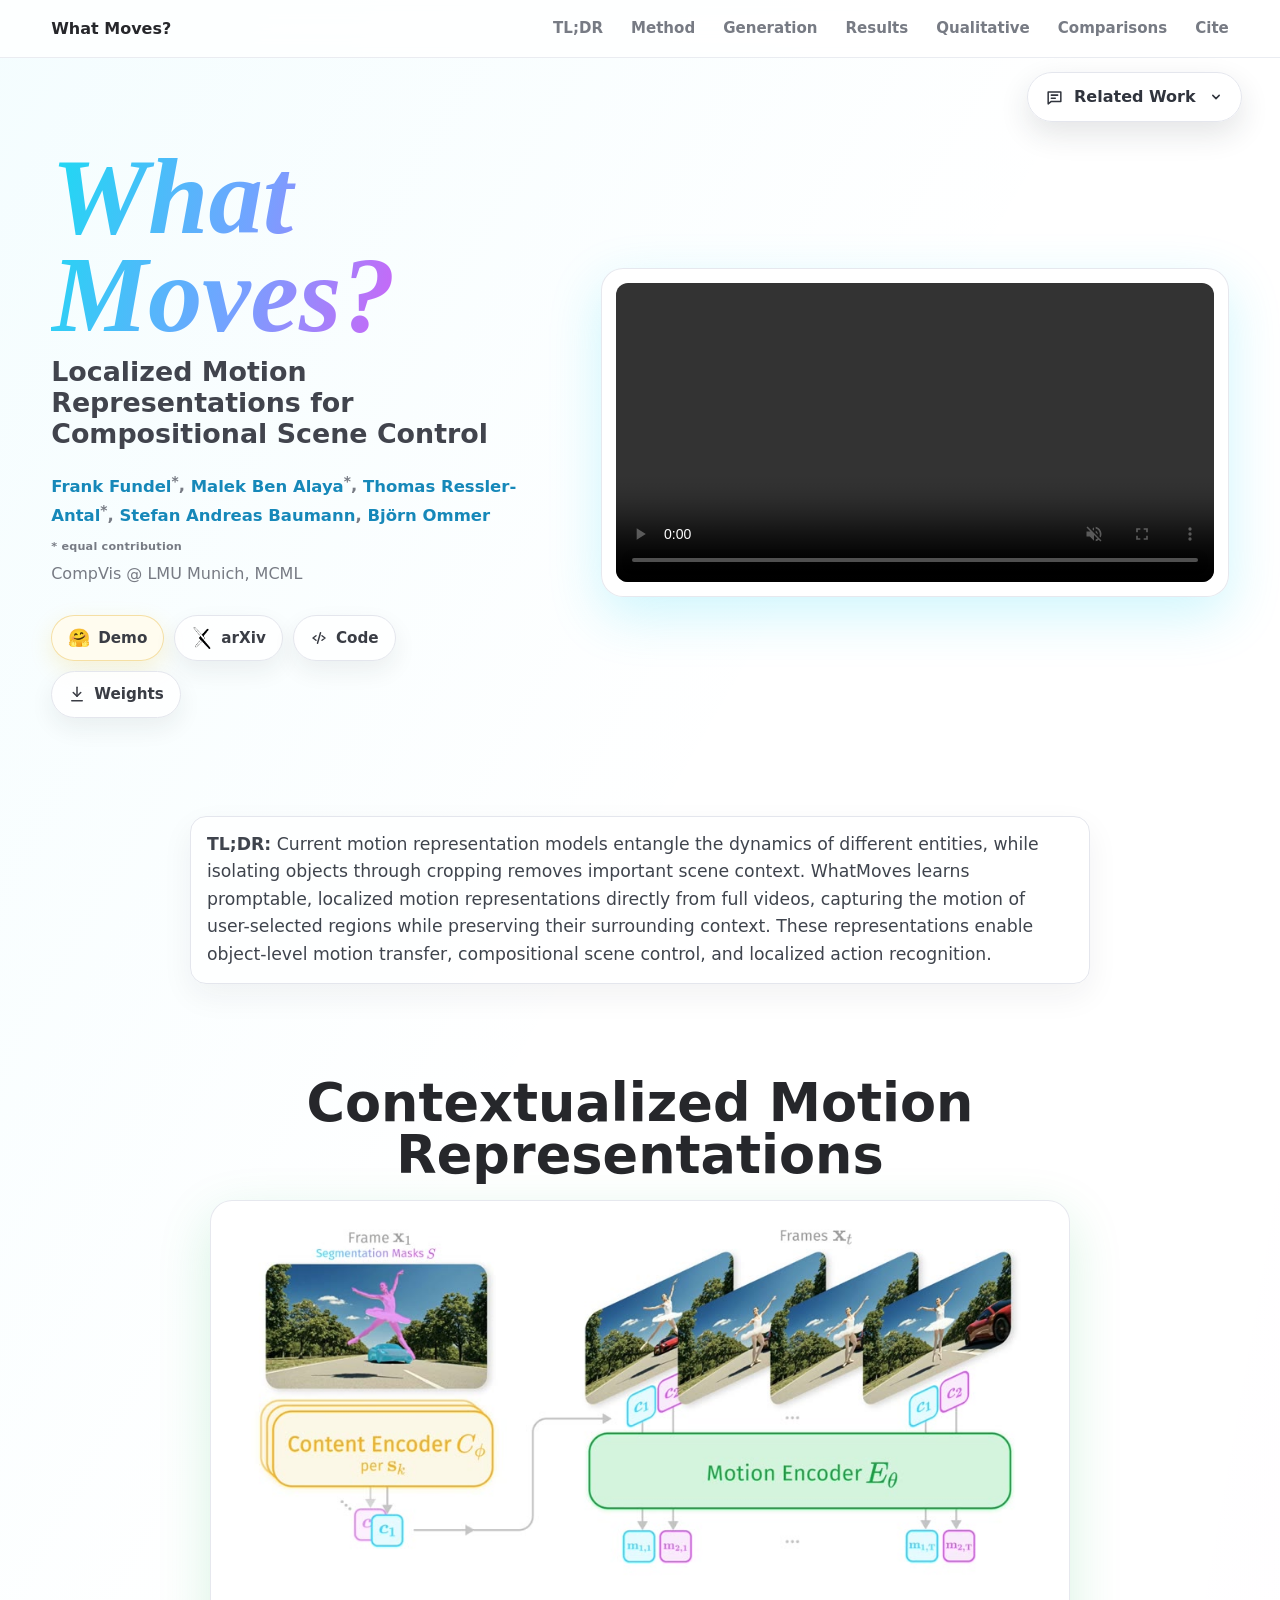
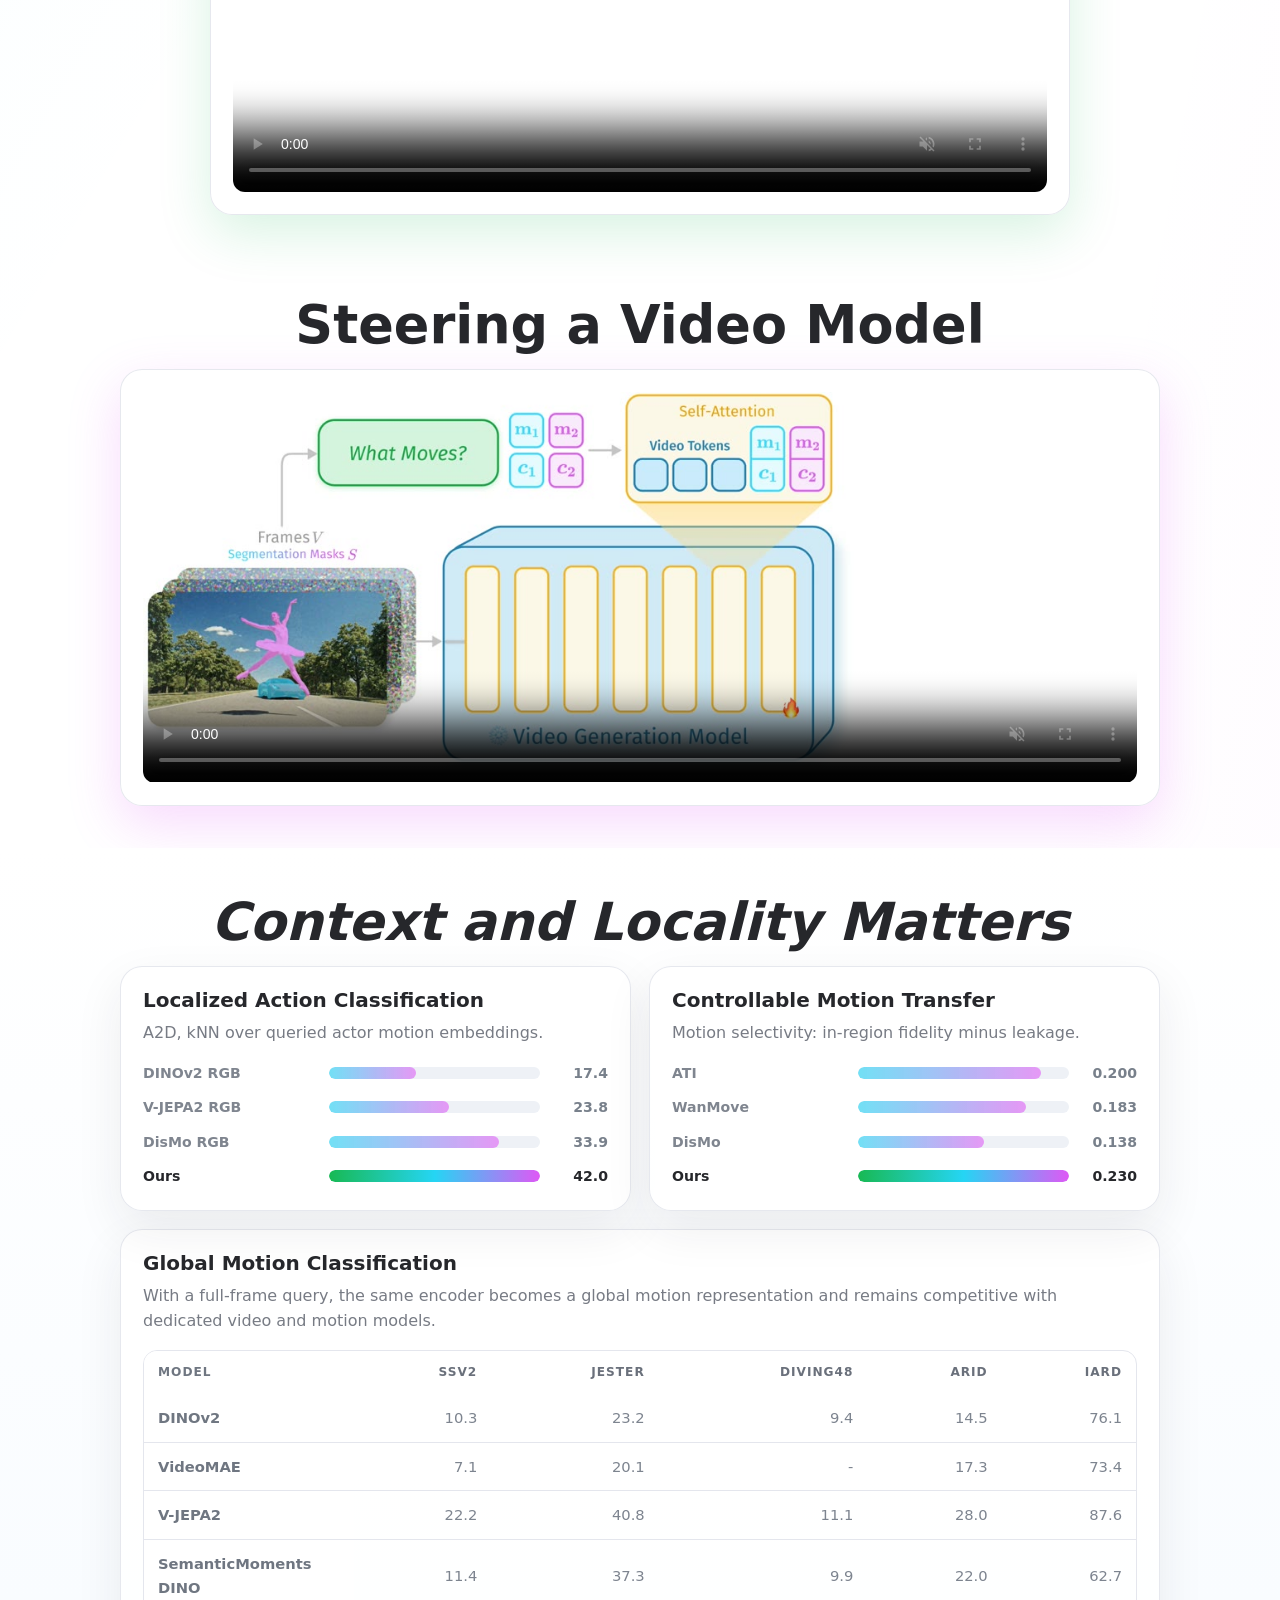
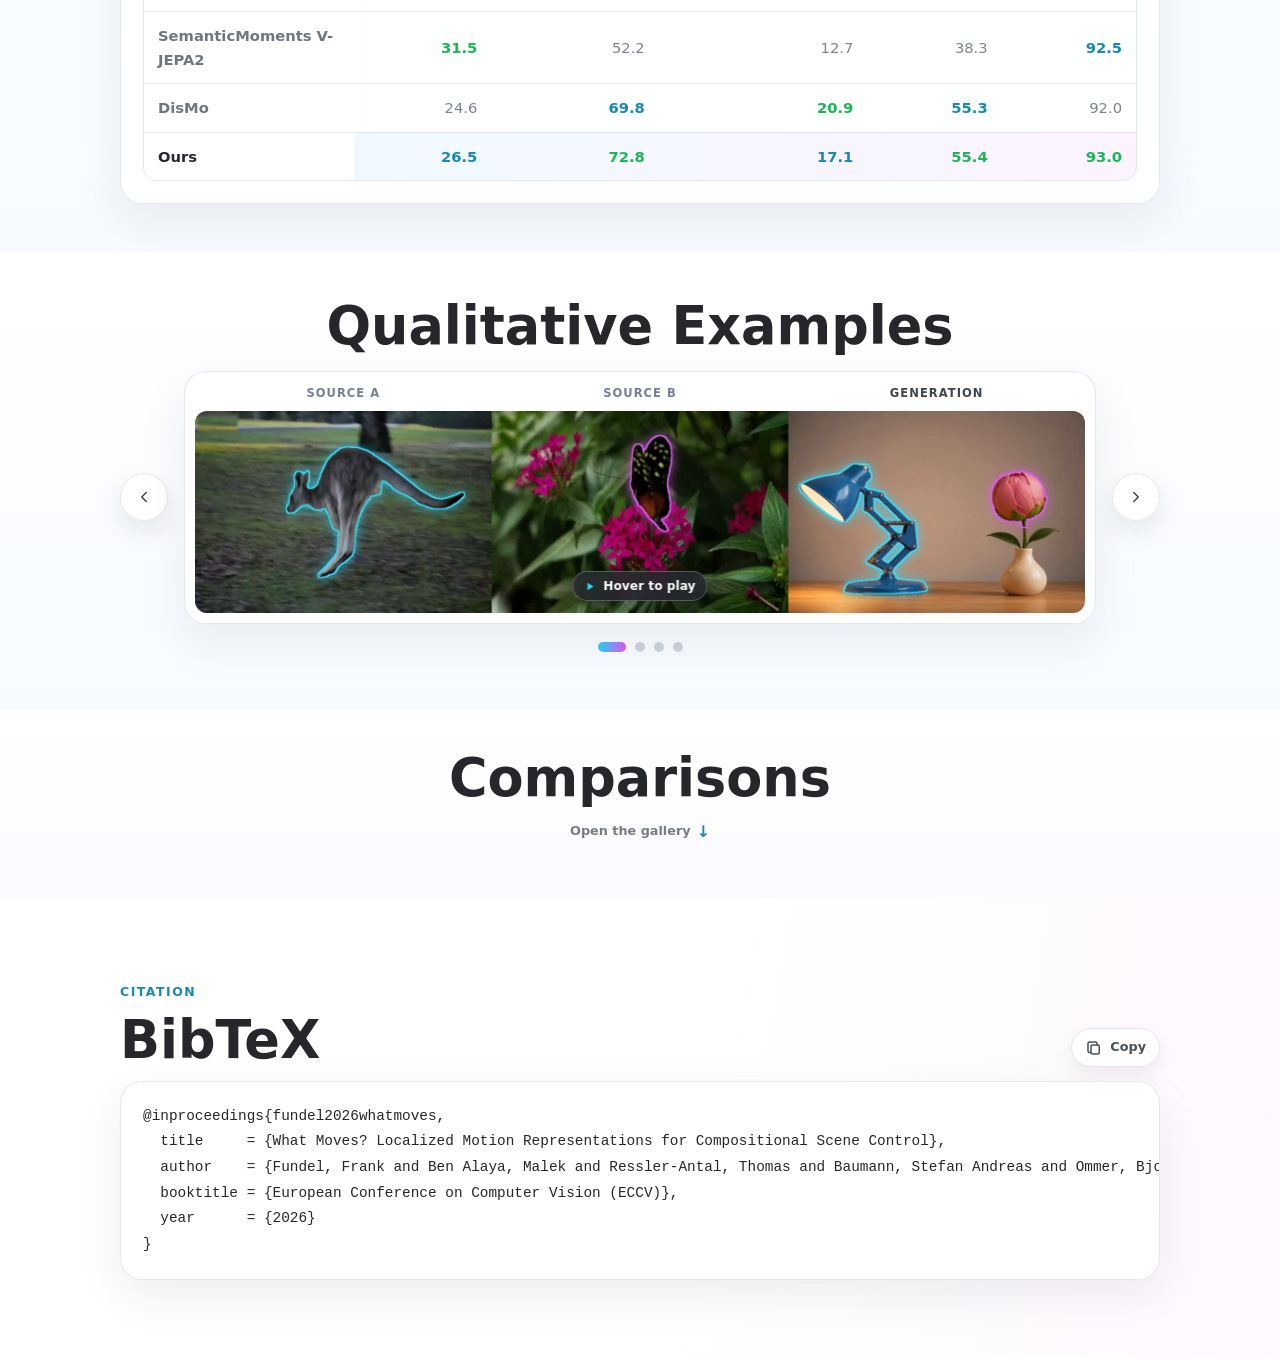
==== commit 196ba64f: "Publish project page from docs" ====
--- a/docs/index.html
+++ b/docs/index.html
@@ -203,14 +203,14 @@
 
       <section id="tldr" class="band abstract-band">
         <p class="tldr">
-          <strong>TL;DR:</strong> Real-world scenes contain multiple entities
-          moving at once, but most video representations either encode motion
-          globally or localize it by cropping away the context needed to
-          interpret it. We introduce promptable localized motion
-          representations: the encoder sees the full video, while masks query
-          persistent region-specific motion tokens. These tokens support
+          <strong>TL;DR:</strong> Current motion representation models entangle
+          the dynamics of different entities, while isolating objects through
+          cropping removes important scene context. WhatMoves learns
+          promptable, localized motion representations directly from full
+          videos, capturing the motion of user-selected regions while
+          preserving their surrounding context. These representations enable
           object-level motion transfer, compositional scene control, and
-          localized action classification.
+          localized action recognition.
         </p>
       </section>
 
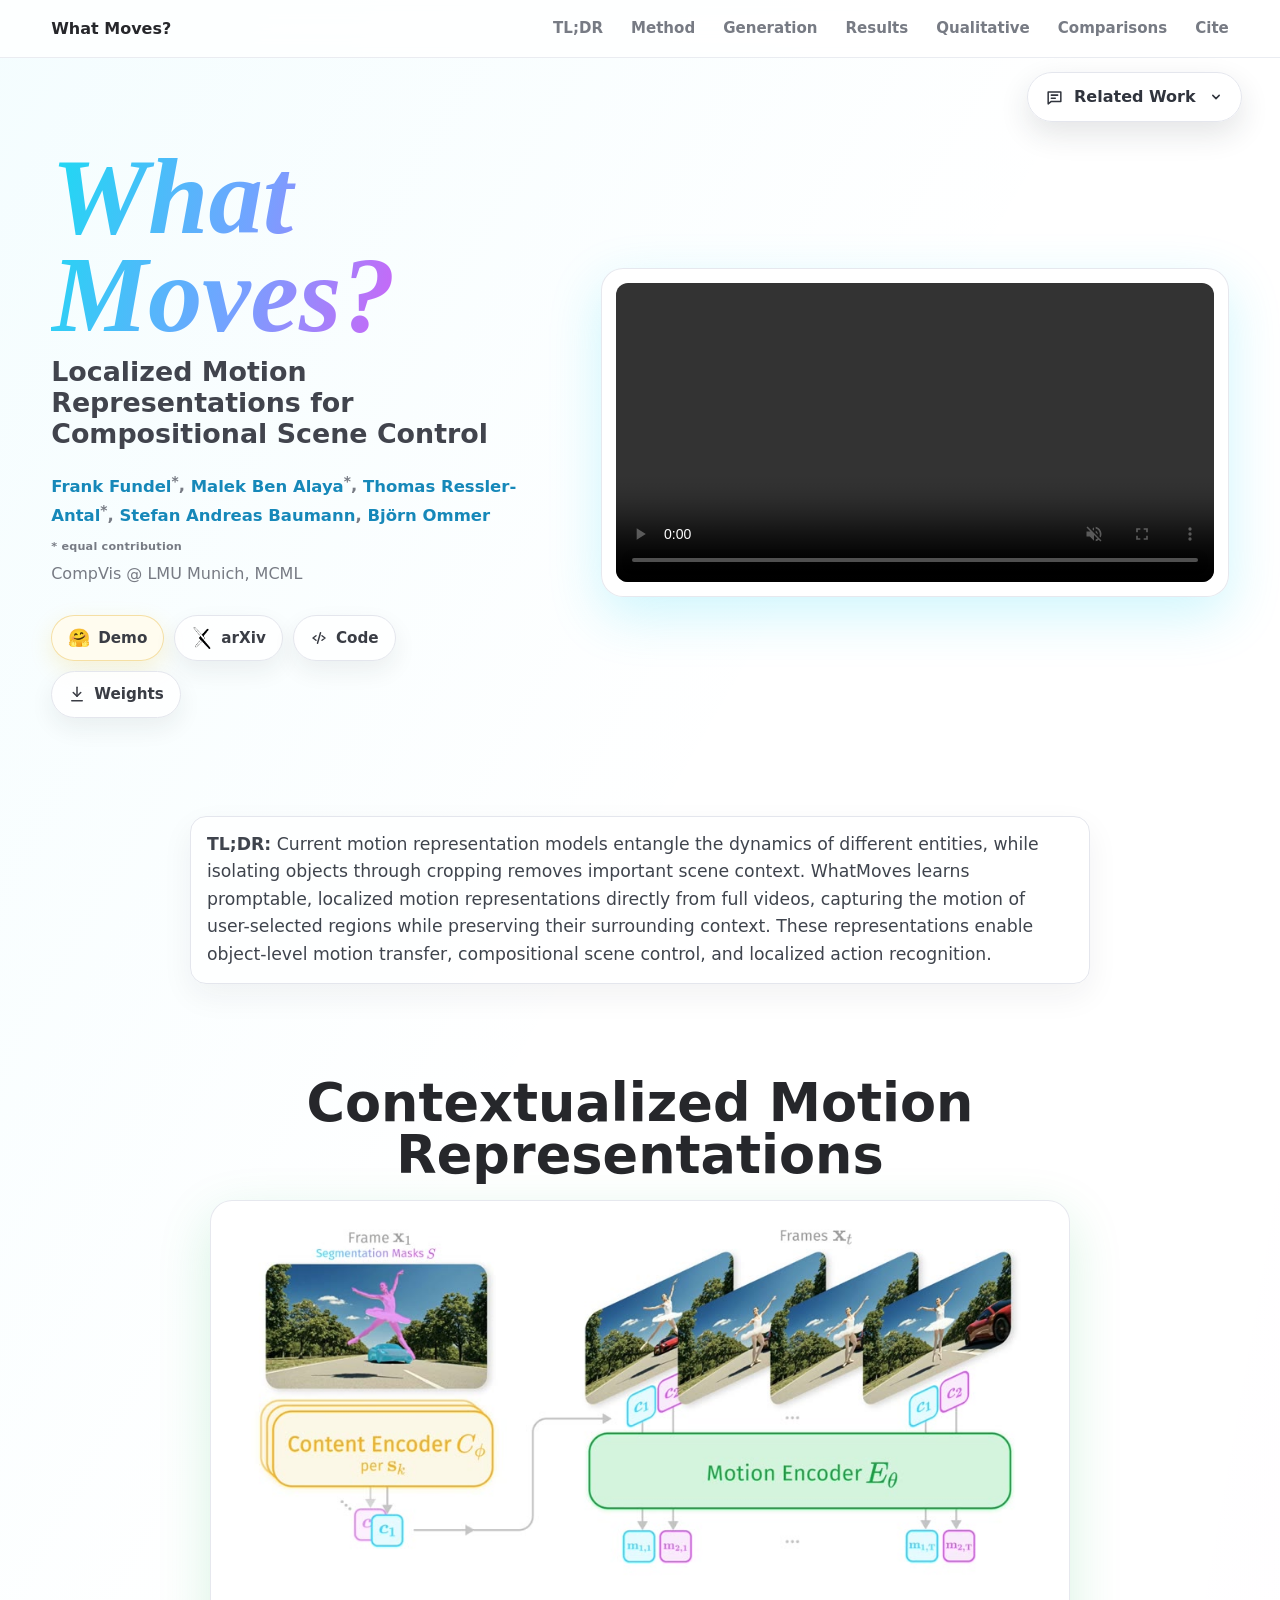
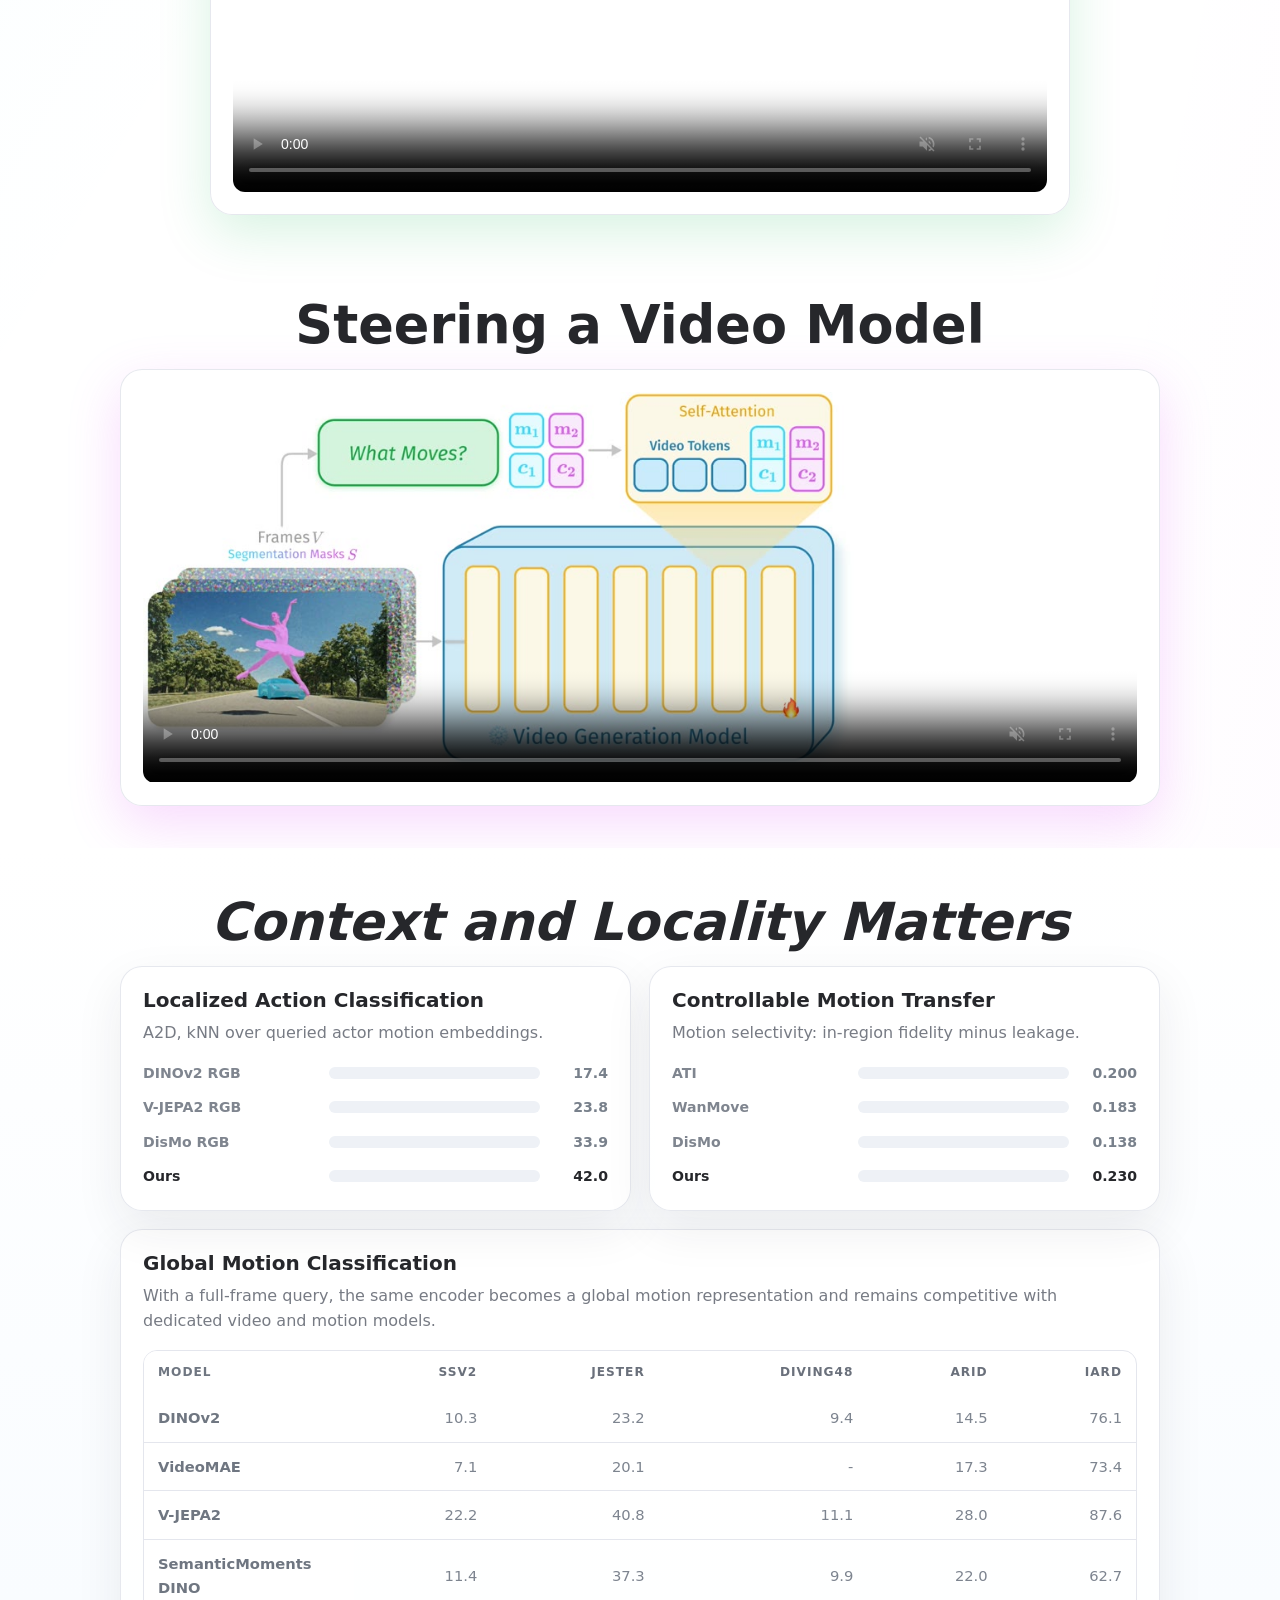
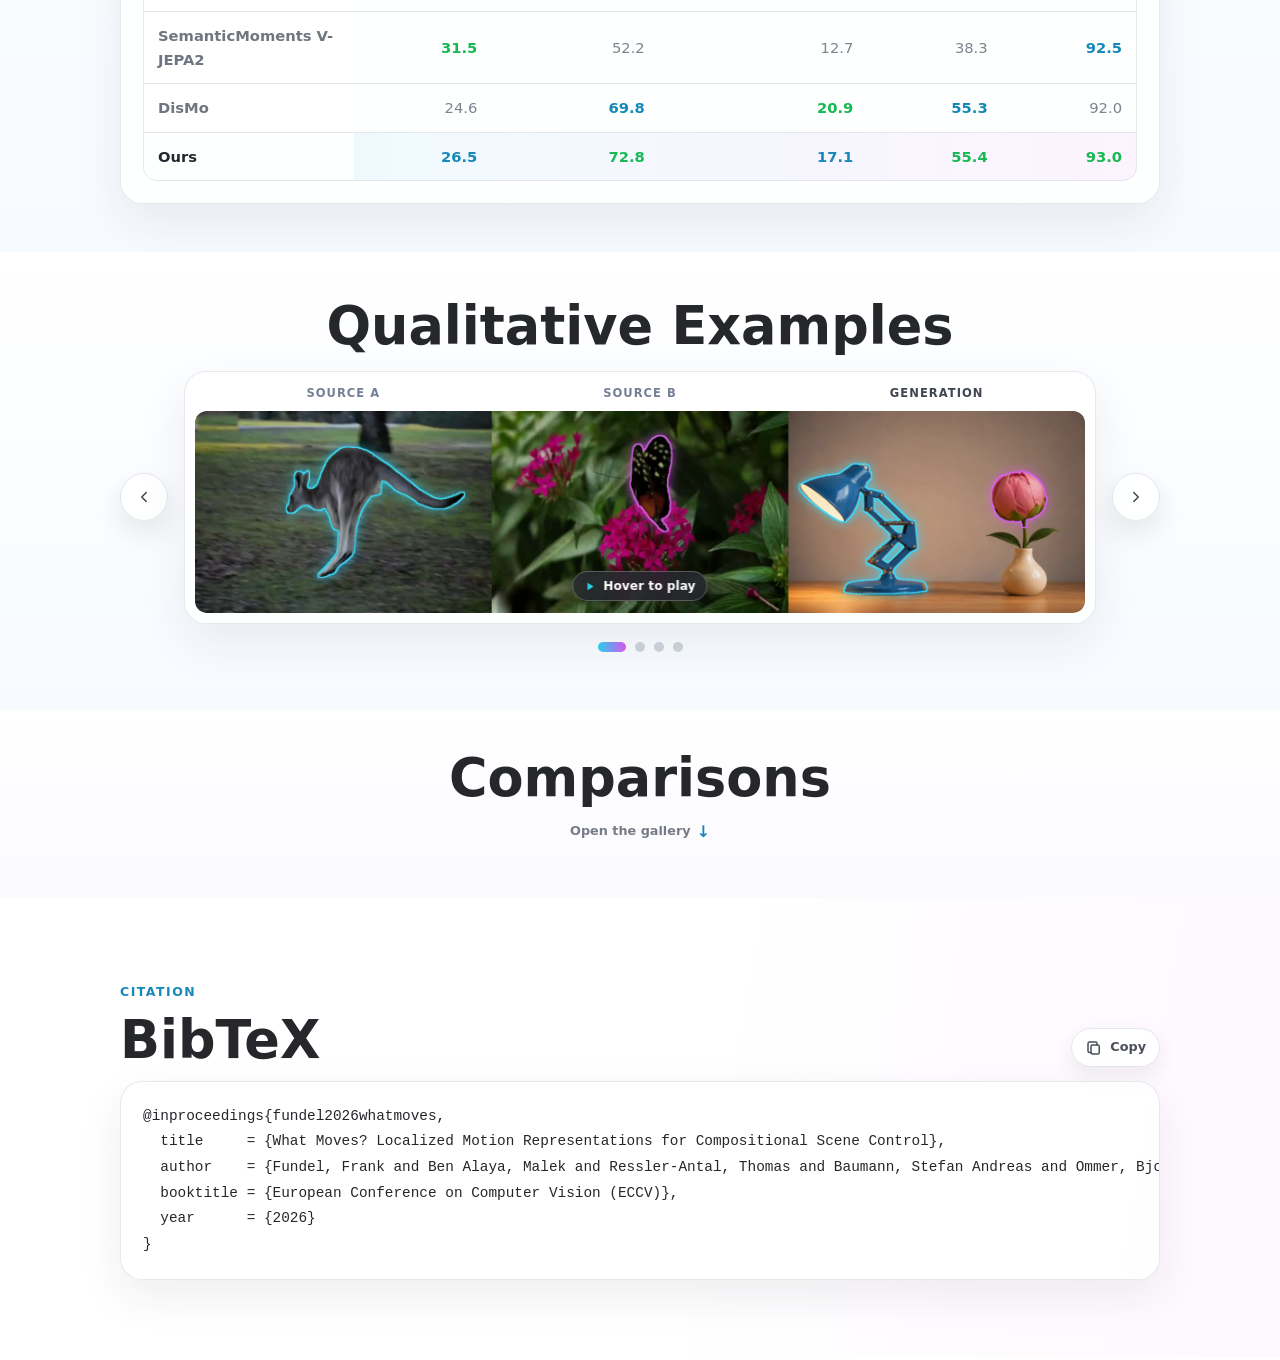
==== commit 5f89fea8: "Update project page arXiv link" ====
--- a/docs/index.html
+++ b/docs/index.html
@@ -147,7 +147,13 @@
                 <span class="huggingface-icon" aria-hidden="true">🤗</span>
                 Demo
               </a>
-              <span class="project-action" title="Public arXiv link coming soon">
+              <a
+                class="project-action"
+                href="https://arxiv.org/abs/2609.04383"
+                target="_blank"
+                rel="noopener noreferrer"
+                aria-label="Paper on arXiv"
+              >
                 <img
                   class="arxiv-icon"
                   src="arxiv.webp"
@@ -155,7 +161,7 @@
                   aria-hidden="true"
                 />
                 arXiv
-              </span>
+              </a>
               <a
                 href="https://github.com/CompVis/WhatMoves"
                 target="_blank"
